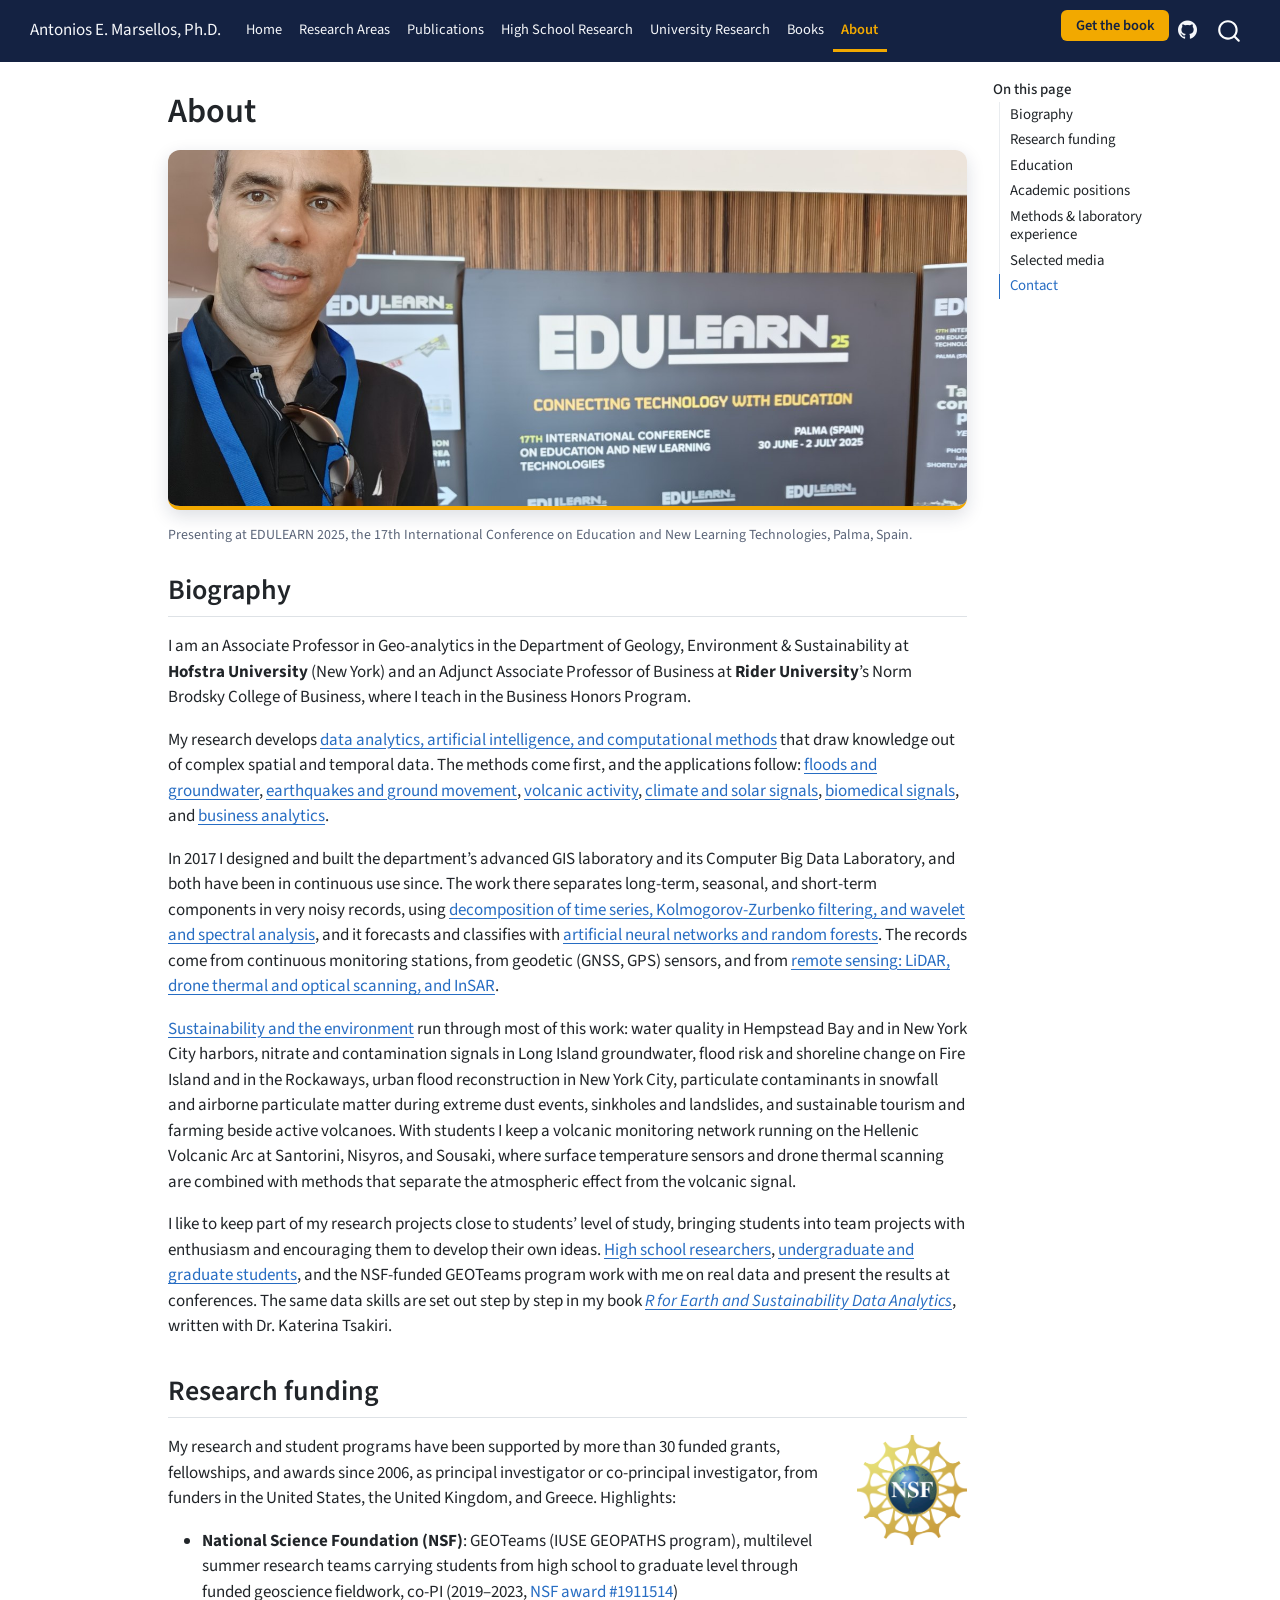
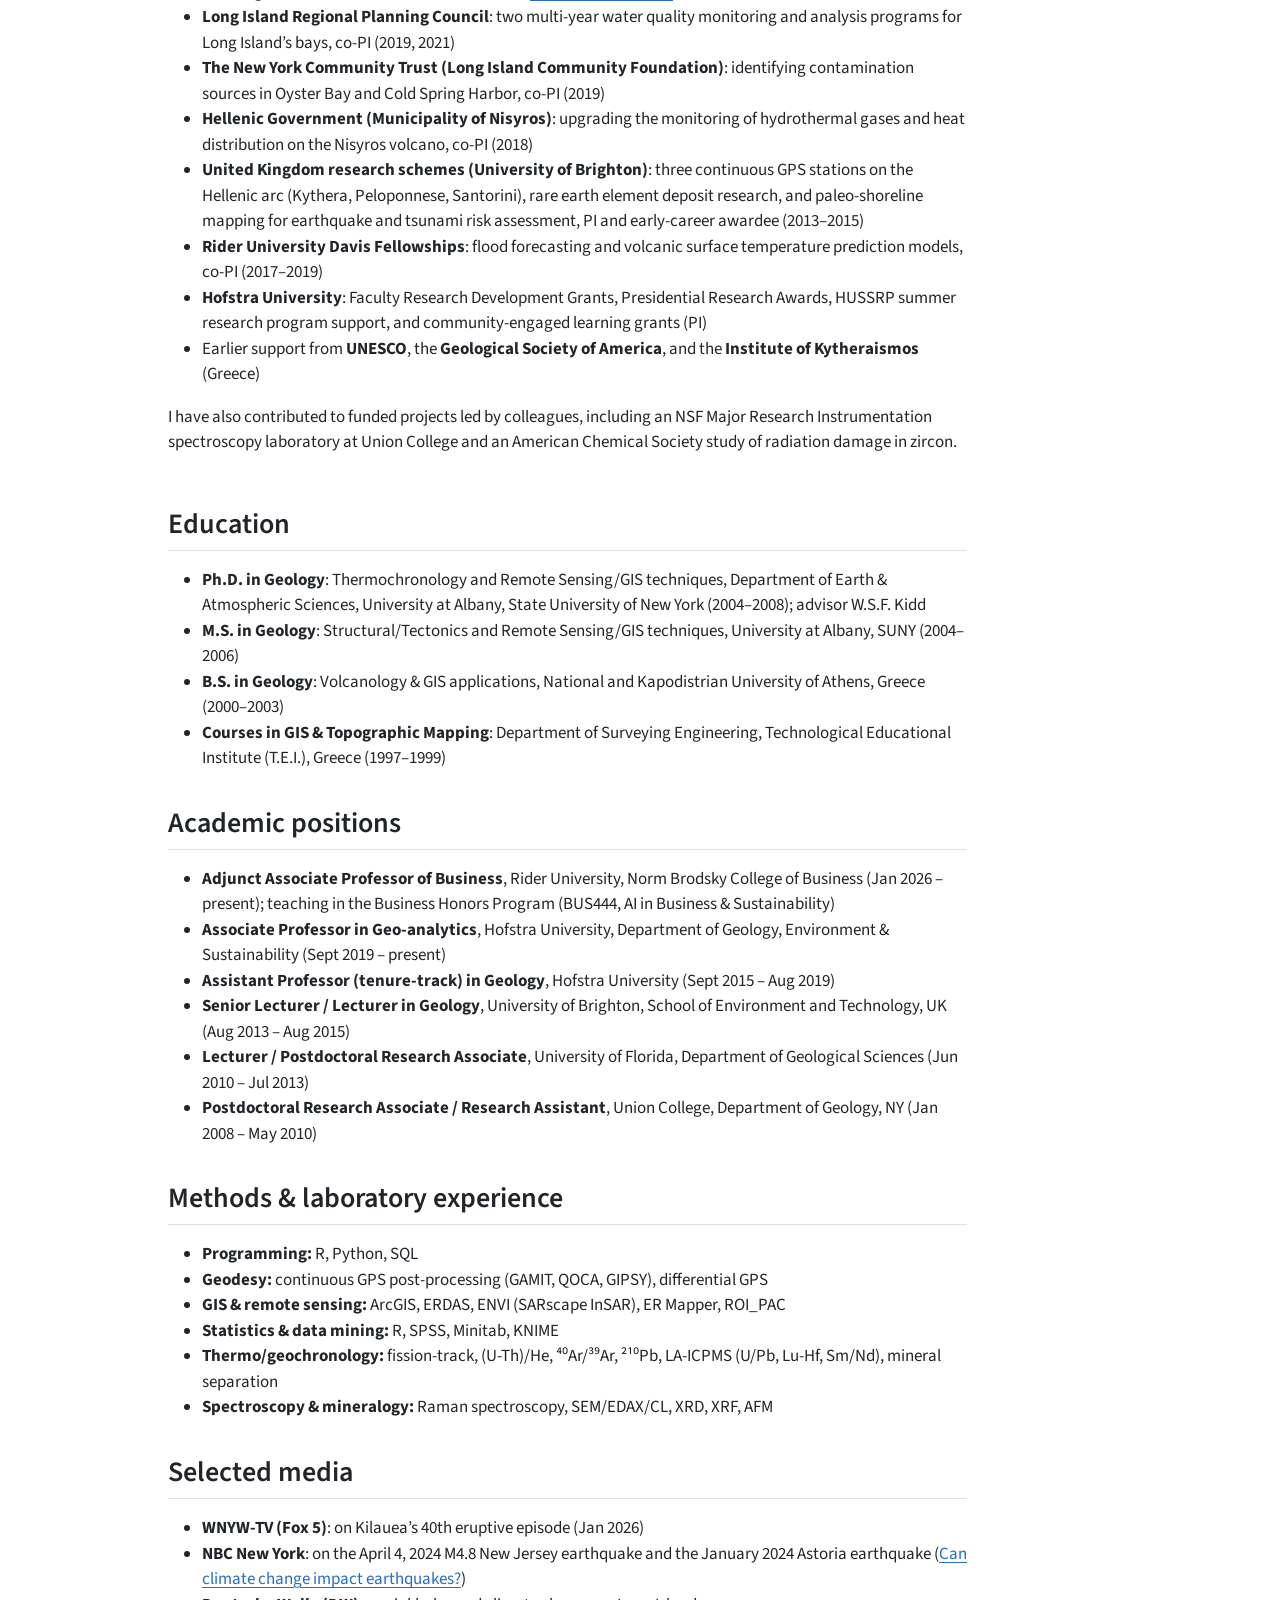
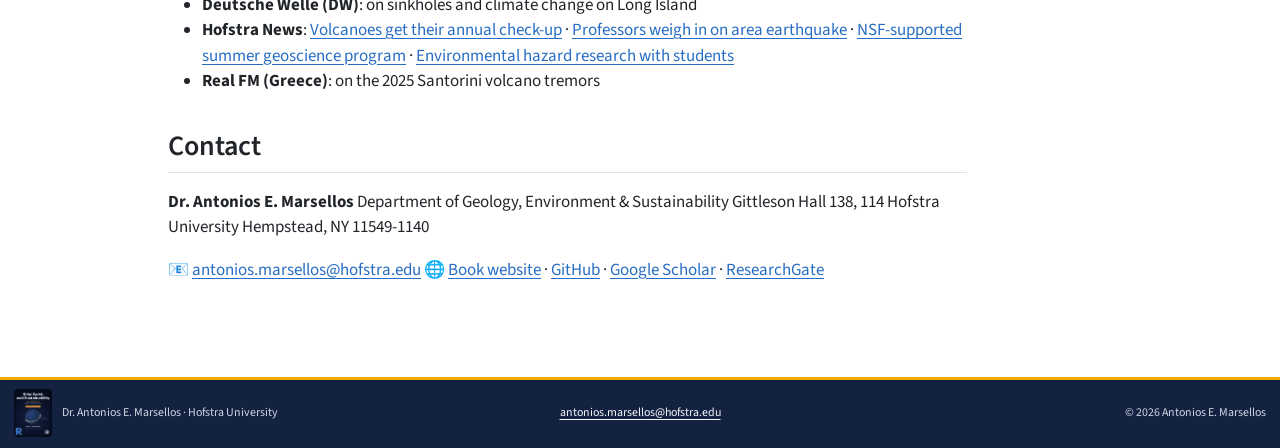
==== about.html @ 640d2850 "Update site (2026-08-30 09:28)" ====
<!DOCTYPE html>
<html xmlns="http://www.w3.org/1999/xhtml" lang="en" xml:lang="en"><head>

<meta charset="utf-8">
<meta name="generator" content="quarto-1.5.57">

<meta name="viewport" content="width=device-width, initial-scale=1.0, user-scalable=yes">


<title>About – Antonios E. Marsellos, Ph.D.</title>
<style>
code{white-space: pre-wrap;}
span.smallcaps{font-variant: small-caps;}
div.columns{display: flex; gap: min(4vw, 1.5em);}
div.column{flex: auto; overflow-x: auto;}
div.hanging-indent{margin-left: 1.5em; text-indent: -1.5em;}
ul.task-list{list-style: none;}
ul.task-list li input[type="checkbox"] {
  width: 0.8em;
  margin: 0 0.8em 0.2em -1em; /* quarto-specific, see https://github.com/quarto-dev/quarto-cli/issues/4556 */ 
  vertical-align: middle;
}
</style>


<script src="site_libs/quarto-nav/quarto-nav.js"></script>
<script src="site_libs/quarto-nav/headroom.min.js"></script>
<script src="site_libs/clipboard/clipboard.min.js"></script>
<script src="site_libs/quarto-search/autocomplete.umd.js"></script>
<script src="site_libs/quarto-search/fuse.min.js"></script>
<script src="site_libs/quarto-search/quarto-search.js"></script>
<meta name="quarto:offset" content="./">
<link href="./assets/press-logo.png" rel="icon" type="image/png">
<script src="site_libs/quarto-html/quarto.js"></script>
<script src="site_libs/quarto-html/popper.min.js"></script>
<script src="site_libs/quarto-html/tippy.umd.min.js"></script>
<script src="site_libs/quarto-html/anchor.min.js"></script>
<link href="site_libs/quarto-html/tippy.css" rel="stylesheet">
<link href="site_libs/quarto-html/quarto-syntax-highlighting.css" rel="stylesheet" id="quarto-text-highlighting-styles">
<script src="site_libs/bootstrap/bootstrap.min.js"></script>
<link href="site_libs/bootstrap/bootstrap-icons.css" rel="stylesheet">
<link href="site_libs/bootstrap/bootstrap.min.css" rel="stylesheet" id="quarto-bootstrap" data-mode="light">
<script id="quarto-search-options" type="application/json">{
  "location": "navbar",
  "copy-button": false,
  "collapse-after": 3,
  "panel-placement": "end",
  "type": "overlay",
  "limit": 50,
  "keyboard-shortcut": [
    "f",
    "/",
    "s"
  ],
  "show-item-context": false,
  "language": {
    "search-no-results-text": "No results",
    "search-matching-documents-text": "matching documents",
    "search-copy-link-title": "Copy link to search",
    "search-hide-matches-text": "Hide additional matches",
    "search-more-match-text": "more match in this document",
    "search-more-matches-text": "more matches in this document",
    "search-clear-button-title": "Clear",
    "search-text-placeholder": "",
    "search-detached-cancel-button-title": "Cancel",
    "search-submit-button-title": "Submit",
    "search-label": "Search"
  }
}</script>


<meta name="twitter:title" content="About – Antonios E. Marsellos, Ph.D.">
<meta name="twitter:description" content="Data analytics, artificial intelligence, and computational methods for extracting knowledge from complex spatial and temporal Earth data. Research with high school and university students.">
<meta name="twitter:image" content="https://marsellos.github.io/research/assets/cover.png">
<meta name="twitter:image-height" content="3300">
<meta name="twitter:image-width" content="2550">
<meta name="twitter:card" content="summary_large_image">
</head>

<body class="nav-fixed">

<div id="quarto-search-results"></div>
  <header id="quarto-header" class="headroom fixed-top">
    <nav class="navbar navbar-expand-xl " data-bs-theme="dark">
      <div class="navbar-container container-fluid">
      <div class="navbar-brand-container mx-auto">
    <a class="navbar-brand" href="./index.html">
    <span class="navbar-title">Antonios E. Marsellos, Ph.D.</span>
    </a>
  </div>
            <div id="quarto-search" class="" title="Search"></div>
          <button class="navbar-toggler" type="button" data-bs-toggle="collapse" data-bs-target="#navbarCollapse" aria-controls="navbarCollapse" role="menu" aria-expanded="false" aria-label="Toggle navigation" onclick="if (window.quartoToggleHeadroom) { window.quartoToggleHeadroom(); }">
  <span class="navbar-toggler-icon"></span>
</button>
          <div class="collapse navbar-collapse" id="navbarCollapse">
            <ul class="navbar-nav navbar-nav-scroll me-auto">
  <li class="nav-item">
    <a class="nav-link" href="./index.html"> 
<span class="menu-text">Home</span></a>
  </li>  
  <li class="nav-item">
    <a class="nav-link" href="./research.html"> 
<span class="menu-text">Research Areas</span></a>
  </li>  
  <li class="nav-item">
    <a class="nav-link" href="./publications.html"> 
<span class="menu-text">Publications</span></a>
  </li>  
  <li class="nav-item">
    <a class="nav-link" href="./research-highschool.html"> 
<span class="menu-text">High School Research</span></a>
  </li>  
  <li class="nav-item">
    <a class="nav-link" href="./research-university.html"> 
<span class="menu-text">University Research</span></a>
  </li>  
  <li class="nav-item">
    <a class="nav-link" href="./book.html"> 
<span class="menu-text">Books</span></a>
  </li>  
  <li class="nav-item">
    <a class="nav-link active" href="./about.html" aria-current="page"> 
<span class="menu-text">About</span></a>
  </li>  
</ul>
            <ul class="navbar-nav navbar-nav-scroll ms-auto">
  <li class="nav-item">
    <a class="nav-link" href="https://www.amazon.com/dp/B0H6J1YSK5" rel="noopener" target="_blank"> 
<span class="menu-text">Get the book</span></a>
  </li>  
  <li class="nav-item compact">
    <a class="nav-link" href="https://github.com/marsellos"> <i class="bi bi-github" role="img" aria-label="GitHub">
</i> 
<span class="menu-text"></span></a>
  </li>  
</ul>
          </div> <!-- /navcollapse -->
            <div class="quarto-navbar-tools">
</div>
      </div> <!-- /container-fluid -->
    </nav>
</header>
<!-- content -->
<div id="quarto-content" class="quarto-container page-columns page-rows-contents page-layout-article page-navbar">
<!-- sidebar -->
<!-- margin-sidebar -->
    <div id="quarto-margin-sidebar" class="sidebar margin-sidebar">
        <nav id="TOC" role="doc-toc" class="toc-active">
    <h2 id="toc-title">On this page</h2>
   
  <ul>
  <li><a href="#biography" id="toc-biography" class="nav-link active" data-scroll-target="#biography">Biography</a></li>
  <li><a href="#research-funding" id="toc-research-funding" class="nav-link" data-scroll-target="#research-funding">Research funding</a></li>
  <li><a href="#education" id="toc-education" class="nav-link" data-scroll-target="#education">Education</a></li>
  <li><a href="#academic-positions" id="toc-academic-positions" class="nav-link" data-scroll-target="#academic-positions">Academic positions</a></li>
  <li><a href="#methods-laboratory-experience" id="toc-methods-laboratory-experience" class="nav-link" data-scroll-target="#methods-laboratory-experience">Methods &amp; laboratory experience</a></li>
  <li><a href="#selected-media" id="toc-selected-media" class="nav-link" data-scroll-target="#selected-media">Selected media</a></li>
  <li><a href="#contact" id="toc-contact" class="nav-link" data-scroll-target="#contact">Contact</a></li>
  </ul>
</nav>
    </div>
<!-- main -->
<main class="content" id="quarto-document-content">

<header id="title-block-header" class="quarto-title-block default">
<div class="quarto-title">
<h1 class="title">About</h1>
</div>



<div class="quarto-title-meta">

    
  
    
  </div>
  


</header>


<figure class="page-feature figure">
  <img src="assets/about_conference.jpg" style="object-position:center 12%" alt="Dr. Marsellos at the EDULEARN 2025 international conference in Palma, Spain" class="figure-img">
  <figcaption>Presenting at EDULEARN 2025, the 17th International Conference on
  Education and New Learning Technologies, Palma, Spain.</figcaption>
</figure>
<section id="biography" class="level2">
<h2 class="anchored" data-anchor-id="biography">Biography</h2>
<p>I am an Associate Professor in Geo-analytics in the Department of Geology, Environment &amp; Sustainability at <strong>Hofstra University</strong> (New York) and an Adjunct Associate Professor of Business at <strong>Rider University</strong>’s Norm Brodsky College of Business, where I teach in the Business Honors Program.</p>
<p>My research develops <a href="research.html">data analytics, artificial intelligence, and computational methods</a> that draw knowledge out of complex spatial and temporal data. The methods come first, and the applications follow: <a href="publications.html?area=water">floods and groundwater</a>, <a href="publications.html?area=tectonics">earthquakes and ground movement</a>, <a href="publications.html?area=volcano">volcanic activity</a>, <a href="publications.html?area=climate">climate and solar signals</a>, <a href="publications.html?area=biomedical">biomedical signals</a>, and <a href="publications.html?area=business">business analytics</a>.</p>
<p>In 2017 I designed and built the department’s advanced GIS laboratory and its Computer Big Data Laboratory, and both have been in continuous use since. The work there separates long-term, seasonal, and short-term components in very noisy records, using <a href="publications.html?area=time-series">decomposition of time series, Kolmogorov-Zurbenko filtering, and wavelet and spectral analysis</a>, and it forecasts and classifies with <a href="publications.html?area=ai-ml">artificial neural networks and random forests</a>. The records come from continuous monitoring stations, from geodetic (GNSS, GPS) sensors, and from <a href="publications.html?area=geospatial">remote sensing: LiDAR, drone thermal and optical scanning, and InSAR</a>.</p>
<p><a href="publications.html?area=sustainability">Sustainability and the environment</a> run through most of this work: water quality in Hempstead Bay and in New York City harbors, nitrate and contamination signals in Long Island groundwater, flood risk and shoreline change on Fire Island and in the Rockaways, urban flood reconstruction in New York City, particulate contaminants in snowfall and airborne particulate matter during extreme dust events, sinkholes and landslides, and sustainable tourism and farming beside active volcanoes. With students I keep a volcanic monitoring network running on the Hellenic Volcanic Arc at Santorini, Nisyros, and Sousaki, where surface temperature sensors and drone thermal scanning are combined with methods that separate the atmospheric effect from the volcanic signal.</p>
<p>I like to keep part of my research projects close to students’ level of study, bringing students into team projects with enthusiasm and encouraging them to develop their own ideas. <a href="research-highschool.html">High school researchers</a>, <a href="research-university.html">undergraduate and graduate students</a>, and the NSF-funded GEOTeams program work with me on real data and present the results at conferences. The same data skills are set out step by step in my book <a href="book.html"><em>R for Earth and Sustainability Data Analytics</em></a>, written with Dr.&nbsp;Katerina Tsakiri.</p>
</section>
<section id="research-funding" class="level2">
<h2 class="anchored" data-anchor-id="research-funding">Research funding</h2>
<a href="https://www.nsf.gov" target="_blank" rel="noopener"><img src="assets/nsf-logo.png" alt="National Science Foundation logo" style="float:right;width:110px;max-width:28%;margin:0 0 0.75rem 1rem"></a>
<p>My research and student programs have been supported by more than 30 funded grants, fellowships, and awards since 2006, as principal investigator or co-principal investigator, from funders in the United States, the United Kingdom, and Greece. Highlights:</p>
<ul>
<li><strong>National Science Foundation (NSF)</strong>: GEOTeams (IUSE GEOPATHS program), multilevel summer research teams carrying students from high school to graduate level through funded geoscience fieldwork, co-PI (2019–2023, <a href="https://www.nsf.gov/awardsearch/showAward?AWD_ID=1911514">NSF award #1911514</a>)</li>
<li><strong>Long Island Regional Planning Council</strong>: two multi-year water quality monitoring and analysis programs for Long Island’s bays, co-PI (2019, 2021)</li>
<li><strong>The New York Community Trust (Long Island Community Foundation)</strong>: identifying contamination sources in Oyster Bay and Cold Spring Harbor, co-PI (2019)</li>
<li><strong>Hellenic Government (Municipality of Nisyros)</strong>: upgrading the monitoring of hydrothermal gases and heat distribution on the Nisyros volcano, co-PI (2018)</li>
<li><strong>United Kingdom research schemes (University of Brighton)</strong>: three continuous GPS stations on the Hellenic arc (Kythera, Peloponnese, Santorini), rare earth element deposit research, and paleo-shoreline mapping for earthquake and tsunami risk assessment, PI and early-career awardee (2013–2015)</li>
<li><strong>Rider University Davis Fellowships</strong>: flood forecasting and volcanic surface temperature prediction models, co-PI (2017–2019)</li>
<li><strong>Hofstra University</strong>: Faculty Research Development Grants, Presidential Research Awards, HUSSRP summer research program support, and community-engaged learning grants (PI)</li>
<li>Earlier support from <strong>UNESCO</strong>, the <strong>Geological Society of America</strong>, and the <strong>Institute of Kytheraismos</strong> (Greece)</li>
</ul>
<p>I have also contributed to funded projects led by colleagues, including an NSF Major Research Instrumentation spectroscopy laboratory at Union College and an American Chemical Society study of radiation damage in zircon.</p>
<div style="clear:both"></div>
</section>
<section id="education" class="level2">
<h2 class="anchored" data-anchor-id="education">Education</h2>
<ul>
<li><strong>Ph.D.&nbsp;in Geology</strong>: Thermochronology and Remote Sensing/GIS techniques, Department of Earth &amp; Atmospheric Sciences, University at Albany, State University of New York (2004–2008); advisor W.S.F. Kidd</li>
<li><strong>M.S. in Geology</strong>: Structural/Tectonics and Remote Sensing/GIS techniques, University at Albany, SUNY (2004–2006)</li>
<li><strong>B.S. in Geology</strong>: Volcanology &amp; GIS applications, National and Kapodistrian University of Athens, Greece (2000–2003)</li>
<li><strong>Courses in GIS &amp; Topographic Mapping</strong>: Department of Surveying Engineering, Technological Educational Institute (T.E.I.), Greece (1997–1999)</li>
</ul>
</section>
<section id="academic-positions" class="level2">
<h2 class="anchored" data-anchor-id="academic-positions">Academic positions</h2>
<ul>
<li><strong>Adjunct Associate Professor of Business</strong>, Rider University, Norm Brodsky College of Business (Jan 2026 – present); teaching in the Business Honors Program (BUS444, AI in Business &amp; Sustainability)</li>
<li><strong>Associate Professor in Geo-analytics</strong>, Hofstra University, Department of Geology, Environment &amp; Sustainability (Sept 2019 – present)</li>
<li><strong>Assistant Professor (tenure-track) in Geology</strong>, Hofstra University (Sept 2015 – Aug 2019)</li>
<li><strong>Senior Lecturer / Lecturer in Geology</strong>, University of Brighton, School of Environment and Technology, UK (Aug 2013 – Aug 2015)</li>
<li><strong>Lecturer / Postdoctoral Research Associate</strong>, University of Florida, Department of Geological Sciences (Jun 2010 – Jul 2013)</li>
<li><strong>Postdoctoral Research Associate / Research Assistant</strong>, Union College, Department of Geology, NY (Jan 2008 – May 2010)</li>
</ul>
</section>
<section id="methods-laboratory-experience" class="level2">
<h2 class="anchored" data-anchor-id="methods-laboratory-experience">Methods &amp; laboratory experience</h2>
<ul>
<li><strong>Programming:</strong> R, Python, SQL</li>
<li><strong>Geodesy:</strong> continuous GPS post-processing (GAMIT, QOCA, GIPSY), differential GPS</li>
<li><strong>GIS &amp; remote sensing:</strong> ArcGIS, ERDAS, ENVI (SARscape InSAR), ER Mapper, ROI_PAC</li>
<li><strong>Statistics &amp; data mining:</strong> R, SPSS, Minitab, KNIME</li>
<li><strong>Thermo/geochronology:</strong> fission-track, (U-Th)/He, ⁴⁰Ar/³⁹Ar, ²¹⁰Pb, LA-ICPMS (U/Pb, Lu-Hf, Sm/Nd), mineral separation</li>
<li><strong>Spectroscopy &amp; mineralogy:</strong> Raman spectroscopy, SEM/EDAX/CL, XRD, XRF, AFM</li>
</ul>
</section>
<section id="selected-media" class="level2">
<h2 class="anchored" data-anchor-id="selected-media">Selected media</h2>
<ul>
<li><strong>WNYW-TV (Fox 5)</strong>: on Kilauea’s 40th eruptive episode (Jan 2026)</li>
<li><strong>NBC New York</strong>: on the April 4, 2024 M4.8 New Jersey earthquake and the January 2024 Astoria earthquake (<a href="https://www.nbcnewyork.com/weather/weather-stories/can-climate-change-impact-earthquakes-heres-what-experts-say/5010997/">Can climate change impact earthquakes?</a>)</li>
<li><strong>Deutsche Welle (DW)</strong>: on sinkholes and climate change on Long Island</li>
<li><strong>Hofstra News</strong>: <a href="https://news.hofstra.edu/2019/12/05/volcanos-get-their-annual-checkup/">Volcanoes get their annual check-up</a> · <a href="https://news.hofstra.edu/2024/04/05/professors-weigh-in-on-area-earthquake/">Professors weigh in on area earthquake</a> · <a href="https://news.hofstra.edu/2025/06/30/newly-published-paper-chronicles-success-of-nsf-supported-summer-geoscience-program/">NSF-supported summer geoscience program</a> · <a href="https://news.hofstra.edu/2025/07/23/marsellos-and-hofstra-students-present-environmental-hazard-research/">Environmental hazard research with students</a></li>
<li><strong>Real FM (Greece)</strong>: on the 2025 Santorini volcano tremors</li>
</ul>
</section>
<section id="contact" class="level2">
<h2 class="anchored" data-anchor-id="contact">Contact</h2>
<p><strong>Dr.&nbsp;Antonios E. Marsellos</strong> Department of Geology, Environment &amp; Sustainability Gittleson Hall 138, 114 Hofstra University Hempstead, NY 11549-1140</p>
<p>📧 <a href="mailto:antonios.marsellos@hofstra.edu">antonios.marsellos@hofstra.edu</a> 🌐 <a href="https://marsellos.github.io/rgeo/">Book website</a> · <a href="https://github.com/marsellos">GitHub</a> · <a href="https://scholar.google.com/scholar?q=author%3A%22Antonios+Marsellos%22">Google Scholar</a> · <a href="https://www.researchgate.net/profile/Antonios-Marsellos">ResearchGate</a></p>


</section>

</main> <!-- /main -->
<script id="quarto-html-after-body" type="application/javascript">
window.document.addEventListener("DOMContentLoaded", function (event) {
  const toggleBodyColorMode = (bsSheetEl) => {
    const mode = bsSheetEl.getAttribute("data-mode");
    const bodyEl = window.document.querySelector("body");
    if (mode === "dark") {
      bodyEl.classList.add("quarto-dark");
      bodyEl.classList.remove("quarto-light");
    } else {
      bodyEl.classList.add("quarto-light");
      bodyEl.classList.remove("quarto-dark");
    }
  }
  const toggleBodyColorPrimary = () => {
    const bsSheetEl = window.document.querySelector("link#quarto-bootstrap");
    if (bsSheetEl) {
      toggleBodyColorMode(bsSheetEl);
    }
  }
  toggleBodyColorPrimary();  
  const icon = "";
  const anchorJS = new window.AnchorJS();
  anchorJS.options = {
    placement: 'right',
    icon: icon
  };
  anchorJS.add('.anchored');
  const isCodeAnnotation = (el) => {
    for (const clz of el.classList) {
      if (clz.startsWith('code-annotation-')) {                     
        return true;
      }
    }
    return false;
  }
  const onCopySuccess = function(e) {
    // button target
    const button = e.trigger;
    // don't keep focus
    button.blur();
    // flash "checked"
    button.classList.add('code-copy-button-checked');
    var currentTitle = button.getAttribute("title");
    button.setAttribute("title", "Copied!");
    let tooltip;
    if (window.bootstrap) {
      button.setAttribute("data-bs-toggle", "tooltip");
      button.setAttribute("data-bs-placement", "left");
      button.setAttribute("data-bs-title", "Copied!");
      tooltip = new bootstrap.Tooltip(button, 
        { trigger: "manual", 
          customClass: "code-copy-button-tooltip",
          offset: [0, -8]});
      tooltip.show();    
    }
    setTimeout(function() {
      if (tooltip) {
        tooltip.hide();
        button.removeAttribute("data-bs-title");
        button.removeAttribute("data-bs-toggle");
        button.removeAttribute("data-bs-placement");
      }
      button.setAttribute("title", currentTitle);
      button.classList.remove('code-copy-button-checked');
    }, 1000);
    // clear code selection
    e.clearSelection();
  }
  const getTextToCopy = function(trigger) {
      const codeEl = trigger.previousElementSibling.cloneNode(true);
      for (const childEl of codeEl.children) {
        if (isCodeAnnotation(childEl)) {
          childEl.remove();
        }
      }
      return codeEl.innerText;
  }
  const clipboard = new window.ClipboardJS('.code-copy-button:not([data-in-quarto-modal])', {
    text: getTextToCopy
  });
  clipboard.on('success', onCopySuccess);
  if (window.document.getElementById('quarto-embedded-source-code-modal')) {
    // For code content inside modals, clipBoardJS needs to be initialized with a container option
    // TODO: Check when it could be a function (https://github.com/zenorocha/clipboard.js/issues/860)
    const clipboardModal = new window.ClipboardJS('.code-copy-button[data-in-quarto-modal]', {
      text: getTextToCopy,
      container: window.document.getElementById('quarto-embedded-source-code-modal')
    });
    clipboardModal.on('success', onCopySuccess);
  }
    var localhostRegex = new RegExp(/^(?:http|https):\/\/localhost\:?[0-9]*\//);
    var mailtoRegex = new RegExp(/^mailto:/);
      var filterRegex = new RegExp("https:\/\/marsellos\.github\.io\/research\/");
    var isInternal = (href) => {
        return filterRegex.test(href) || localhostRegex.test(href) || mailtoRegex.test(href);
    }
    // Inspect non-navigation links and adorn them if external
 	var links = window.document.querySelectorAll('a[href]:not(.nav-link):not(.navbar-brand):not(.toc-action):not(.sidebar-link):not(.sidebar-item-toggle):not(.pagination-link):not(.no-external):not([aria-hidden]):not(.dropdown-item):not(.quarto-navigation-tool):not(.about-link)');
    for (var i=0; i<links.length; i++) {
      const link = links[i];
      if (!isInternal(link.href)) {
        // undo the damage that might have been done by quarto-nav.js in the case of
        // links that we want to consider external
        if (link.dataset.originalHref !== undefined) {
          link.href = link.dataset.originalHref;
        }
          // target, if specified
          link.setAttribute("target", "_blank");
          if (link.getAttribute("rel") === null) {
            link.setAttribute("rel", "noopener");
          }
      }
    }
  function tippyHover(el, contentFn, onTriggerFn, onUntriggerFn) {
    const config = {
      allowHTML: true,
      maxWidth: 500,
      delay: 100,
      arrow: false,
      appendTo: function(el) {
          return el.parentElement;
      },
      interactive: true,
      interactiveBorder: 10,
      theme: 'quarto',
      placement: 'bottom-start',
    };
    if (contentFn) {
      config.content = contentFn;
    }
    if (onTriggerFn) {
      config.onTrigger = onTriggerFn;
    }
    if (onUntriggerFn) {
      config.onUntrigger = onUntriggerFn;
    }
    window.tippy(el, config); 
  }
  const noterefs = window.document.querySelectorAll('a[role="doc-noteref"]');
  for (var i=0; i<noterefs.length; i++) {
    const ref = noterefs[i];
    tippyHover(ref, function() {
      // use id or data attribute instead here
      let href = ref.getAttribute('data-footnote-href') || ref.getAttribute('href');
      try { href = new URL(href).hash; } catch {}
      const id = href.replace(/^#\/?/, "");
      const note = window.document.getElementById(id);
      if (note) {
        return note.innerHTML;
      } else {
        return "";
      }
    });
  }
  const xrefs = window.document.querySelectorAll('a.quarto-xref');
  const processXRef = (id, note) => {
    // Strip column container classes
    const stripColumnClz = (el) => {
      el.classList.remove("page-full", "page-columns");
      if (el.children) {
        for (const child of el.children) {
          stripColumnClz(child);
        }
      }
    }
    stripColumnClz(note)
    if (id === null || id.startsWith('sec-')) {
      // Special case sections, only their first couple elements
      const container = document.createElement("div");
      if (note.children && note.children.length > 2) {
        container.appendChild(note.children[0].cloneNode(true));
        for (let i = 1; i < note.children.length; i++) {
          const child = note.children[i];
          if (child.tagName === "P" && child.innerText === "") {
            continue;
          } else {
            container.appendChild(child.cloneNode(true));
            break;
          }
        }
        if (window.Quarto?.typesetMath) {
          window.Quarto.typesetMath(container);
        }
        return container.innerHTML
      } else {
        if (window.Quarto?.typesetMath) {
          window.Quarto.typesetMath(note);
        }
        return note.innerHTML;
      }
    } else {
      // Remove any anchor links if they are present
      const anchorLink = note.querySelector('a.anchorjs-link');
      if (anchorLink) {
        anchorLink.remove();
      }
      if (window.Quarto?.typesetMath) {
        window.Quarto.typesetMath(note);
      }
      // TODO in 1.5, we should make sure this works without a callout special case
      if (note.classList.contains("callout")) {
        return note.outerHTML;
      } else {
        return note.innerHTML;
      }
    }
  }
  for (var i=0; i<xrefs.length; i++) {
    const xref = xrefs[i];
    tippyHover(xref, undefined, function(instance) {
      instance.disable();
      let url = xref.getAttribute('href');
      let hash = undefined; 
      if (url.startsWith('#')) {
        hash = url;
      } else {
        try { hash = new URL(url).hash; } catch {}
      }
      if (hash) {
        const id = hash.replace(/^#\/?/, "");
        const note = window.document.getElementById(id);
        if (note !== null) {
          try {
            const html = processXRef(id, note.cloneNode(true));
            instance.setContent(html);
          } finally {
            instance.enable();
            instance.show();
          }
        } else {
          // See if we can fetch this
          fetch(url.split('#')[0])
          .then(res => res.text())
          .then(html => {
            const parser = new DOMParser();
            const htmlDoc = parser.parseFromString(html, "text/html");
            const note = htmlDoc.getElementById(id);
            if (note !== null) {
              const html = processXRef(id, note);
              instance.setContent(html);
            } 
          }).finally(() => {
            instance.enable();
            instance.show();
          });
        }
      } else {
        // See if we can fetch a full url (with no hash to target)
        // This is a special case and we should probably do some content thinning / targeting
        fetch(url)
        .then(res => res.text())
        .then(html => {
          const parser = new DOMParser();
          const htmlDoc = parser.parseFromString(html, "text/html");
          const note = htmlDoc.querySelector('main.content');
          if (note !== null) {
            // This should only happen for chapter cross references
            // (since there is no id in the URL)
            // remove the first header
            if (note.children.length > 0 && note.children[0].tagName === "HEADER") {
              note.children[0].remove();
            }
            const html = processXRef(null, note);
            instance.setContent(html);
          } 
        }).finally(() => {
          instance.enable();
          instance.show();
        });
      }
    }, function(instance) {
    });
  }
      let selectedAnnoteEl;
      const selectorForAnnotation = ( cell, annotation) => {
        let cellAttr = 'data-code-cell="' + cell + '"';
        let lineAttr = 'data-code-annotation="' +  annotation + '"';
        const selector = 'span[' + cellAttr + '][' + lineAttr + ']';
        return selector;
      }
      const selectCodeLines = (annoteEl) => {
        const doc = window.document;
        const targetCell = annoteEl.getAttribute("data-target-cell");
        const targetAnnotation = annoteEl.getAttribute("data-target-annotation");
        const annoteSpan = window.document.querySelector(selectorForAnnotation(targetCell, targetAnnotation));
        const lines = annoteSpan.getAttribute("data-code-lines").split(",");
        const lineIds = lines.map((line) => {
          return targetCell + "-" + line;
        })
        let top = null;
        let height = null;
        let parent = null;
        if (lineIds.length > 0) {
            //compute the position of the single el (top and bottom and make a div)
            const el = window.document.getElementById(lineIds[0]);
            top = el.offsetTop;
            height = el.offsetHeight;
            parent = el.parentElement.parentElement;
          if (lineIds.length > 1) {
            const lastEl = window.document.getElementById(lineIds[lineIds.length - 1]);
            const bottom = lastEl.offsetTop + lastEl.offsetHeight;
            height = bottom - top;
          }
          if (top !== null && height !== null && parent !== null) {
            // cook up a div (if necessary) and position it 
            let div = window.document.getElementById("code-annotation-line-highlight");
            if (div === null) {
              div = window.document.createElement("div");
              div.setAttribute("id", "code-annotation-line-highlight");
              div.style.position = 'absolute';
              parent.appendChild(div);
            }
            div.style.top = top - 2 + "px";
            div.style.height = height + 4 + "px";
            div.style.left = 0;
            let gutterDiv = window.document.getElementById("code-annotation-line-highlight-gutter");
            if (gutterDiv === null) {
              gutterDiv = window.document.createElement("div");
              gutterDiv.setAttribute("id", "code-annotation-line-highlight-gutter");
              gutterDiv.style.position = 'absolute';
              const codeCell = window.document.getElementById(targetCell);
              const gutter = codeCell.querySelector('.code-annotation-gutter');
              gutter.appendChild(gutterDiv);
            }
            gutterDiv.style.top = top - 2 + "px";
            gutterDiv.style.height = height + 4 + "px";
          }
          selectedAnnoteEl = annoteEl;
        }
      };
      const unselectCodeLines = () => {
        const elementsIds = ["code-annotation-line-highlight", "code-annotation-line-highlight-gutter"];
        elementsIds.forEach((elId) => {
          const div = window.document.getElementById(elId);
          if (div) {
            div.remove();
          }
        });
        selectedAnnoteEl = undefined;
      };
        // Handle positioning of the toggle
    window.addEventListener(
      "resize",
      throttle(() => {
        elRect = undefined;
        if (selectedAnnoteEl) {
          selectCodeLines(selectedAnnoteEl);
        }
      }, 10)
    );
    function throttle(fn, ms) {
    let throttle = false;
    let timer;
      return (...args) => {
        if(!throttle) { // first call gets through
            fn.apply(this, args);
            throttle = true;
        } else { // all the others get throttled
            if(timer) clearTimeout(timer); // cancel #2
            timer = setTimeout(() => {
              fn.apply(this, args);
              timer = throttle = false;
            }, ms);
        }
      };
    }
      // Attach click handler to the DT
      const annoteDls = window.document.querySelectorAll('dt[data-target-cell]');
      for (const annoteDlNode of annoteDls) {
        annoteDlNode.addEventListener('click', (event) => {
          const clickedEl = event.target;
          if (clickedEl !== selectedAnnoteEl) {
            unselectCodeLines();
            const activeEl = window.document.querySelector('dt[data-target-cell].code-annotation-active');
            if (activeEl) {
              activeEl.classList.remove('code-annotation-active');
            }
            selectCodeLines(clickedEl);
            clickedEl.classList.add('code-annotation-active');
          } else {
            // Unselect the line
            unselectCodeLines();
            clickedEl.classList.remove('code-annotation-active');
          }
        });
      }
  const findCites = (el) => {
    const parentEl = el.parentElement;
    if (parentEl) {
      const cites = parentEl.dataset.cites;
      if (cites) {
        return {
          el,
          cites: cites.split(' ')
        };
      } else {
        return findCites(el.parentElement)
      }
    } else {
      return undefined;
    }
  };
  var bibliorefs = window.document.querySelectorAll('a[role="doc-biblioref"]');
  for (var i=0; i<bibliorefs.length; i++) {
    const ref = bibliorefs[i];
    const citeInfo = findCites(ref);
    if (citeInfo) {
      tippyHover(citeInfo.el, function() {
        var popup = window.document.createElement('div');
        citeInfo.cites.forEach(function(cite) {
          var citeDiv = window.document.createElement('div');
          citeDiv.classList.add('hanging-indent');
          citeDiv.classList.add('csl-entry');
          var biblioDiv = window.document.getElementById('ref-' + cite);
          if (biblioDiv) {
            citeDiv.innerHTML = biblioDiv.innerHTML;
          }
          popup.appendChild(citeDiv);
        });
        return popup.innerHTML;
      });
    }
  }
});
</script>
</div> <!-- /content -->
<footer class="footer">
  <div class="nav-footer">
    <div class="nav-footer-left">
<p><a href="https://marsellos.github.io/rgeo/" aria-label="R-GEO book website"><img src="assets/cover.png" alt="R for Earth and Sustainability Data Analytics book cover" style="height:48px;border-radius:4px;vertical-align:middle;margin-right:10px"></a>Dr.&nbsp;Antonios E. Marsellos · Hofstra University</p>
</div>   
    <div class="nav-footer-center">
<p><a href="mailto:antonios.marsellos@hofstra.edu">antonios.marsellos@hofstra.edu</a></p>
</div>
    <div class="nav-footer-right">
<p>© 2026 Antonios E. Marsellos</p>
</div>
  </div>
</footer>




</body></html>
---- site_libs/quarto-html/tippy.css ----
.tippy-box[data-animation=fade][data-state=hidden]{opacity:0}[data-tippy-root]{max-width:calc(100vw - 10px)}.tippy-box{position:relative;background-color:#333;color:#fff;border-radius:4px;font-size:14px;line-height:1.4;white-space:normal;outline:0;transition-property:transform,visibility,opacity}.tippy-box[data-placement^=top]>.tippy-arrow{bottom:0}.tippy-box[data-placement^=top]>.tippy-arrow:before{bottom:-7px;left:0;border-width:8px 8px 0;border-top-color:initial;transform-origin:center top}.tippy-box[data-placement^=bottom]>.tippy-arrow{top:0}.tippy-box[data-placement^=bottom]>.tippy-arrow:before{top:-7px;left:0;border-width:0 8px 8px;border-bottom-color:initial;transform-origin:center bottom}.tippy-box[data-placement^=left]>.tippy-arrow{right:0}.tippy-box[data-placement^=left]>.tippy-arrow:before{border-width:8px 0 8px 8px;border-left-color:initial;right:-7px;transform-origin:center left}.tippy-box[data-placement^=right]>.tippy-arrow{left:0}.tippy-box[data-placement^=right]>.tippy-arrow:before{left:-7px;border-width:8px 8px 8px 0;border-right-color:initial;transform-origin:center right}.tippy-box[data-inertia][data-state=visible]{transition-timing-function:cubic-bezier(.54,1.5,.38,1.11)}.tippy-arrow{width:16px;height:16px;color:#333}.tippy-arrow:before{content:"";position:absolute;border-color:transparent;border-style:solid}.tippy-content{position:relative;padding:5px 9px;z-index:1}
---- site_libs/quarto-html/quarto-syntax-highlighting.css ----
/* quarto syntax highlight colors */
:root {
  --quarto-hl-ot-color: #003B4F;
  --quarto-hl-at-color: #657422;
  --quarto-hl-ss-color: #20794D;
  --quarto-hl-an-color: #5E5E5E;
  --quarto-hl-fu-color: #4758AB;
  --quarto-hl-st-color: #20794D;
  --quarto-hl-cf-color: #003B4F;
  --quarto-hl-op-color: #5E5E5E;
  --quarto-hl-er-color: #AD0000;
  --quarto-hl-bn-color: #AD0000;
  --quarto-hl-al-color: #AD0000;
  --quarto-hl-va-color: #111111;
  --quarto-hl-bu-color: inherit;
  --quarto-hl-ex-color: inherit;
  --quarto-hl-pp-color: #AD0000;
  --quarto-hl-in-color: #5E5E5E;
  --quarto-hl-vs-color: #20794D;
  --quarto-hl-wa-color: #5E5E5E;
  --quarto-hl-do-color: #5E5E5E;
  --quarto-hl-im-color: #00769E;
  --quarto-hl-ch-color: #20794D;
  --quarto-hl-dt-color: #AD0000;
  --quarto-hl-fl-color: #AD0000;
  --quarto-hl-co-color: #5E5E5E;
  --quarto-hl-cv-color: #5E5E5E;
  --quarto-hl-cn-color: #8f5902;
  --quarto-hl-sc-color: #5E5E5E;
  --quarto-hl-dv-color: #AD0000;
  --quarto-hl-kw-color: #003B4F;
}

/* other quarto variables */
:root {
  --quarto-font-monospace: SFMono-Regular, Menlo, Monaco, Consolas, "Liberation Mono", "Courier New", monospace;
}

pre > code.sourceCode > span {
  color: #003B4F;
}

code span {
  color: #003B4F;
}

code.sourceCode > span {
  color: #003B4F;
}

div.sourceCode,
div.sourceCode pre.sourceCode {
  color: #003B4F;
}

code span.ot {
  color: #003B4F;
  font-style: inherit;
}

code span.at {
  color: #657422;
  font-style: inherit;
}

code span.ss {
  color: #20794D;
  font-style: inherit;
}

code span.an {
  color: #5E5E5E;
  font-style: inherit;
}

code span.fu {
  color: #4758AB;
  font-style: inherit;
}

code span.st {
  color: #20794D;
  font-style: inherit;
}

code span.cf {
  color: #003B4F;
  font-weight: bold;
  font-style: inherit;
}

code span.op {
  color: #5E5E5E;
  font-style: inherit;
}

code span.er {
  color: #AD0000;
  font-style: inherit;
}

code span.bn {
  color: #AD0000;
  font-style: inherit;
}

code span.al {
  color: #AD0000;
  font-style: inherit;
}

code span.va {
  color: #111111;
  font-style: inherit;
}

code span.bu {
  font-style: inherit;
}

code span.ex {
  font-style: inherit;
}

code span.pp {
  color: #AD0000;
  font-style: inherit;
}

code span.in {
  color: #5E5E5E;
  font-style: inherit;
}

code span.vs {
  color: #20794D;
  font-style: inherit;
}

code span.wa {
  color: #5E5E5E;
  font-style: italic;
}

code span.do {
  color: #5E5E5E;
  font-style: italic;
}

code span.im {
  color: #00769E;
  font-style: inherit;
}

code span.ch {
  color: #20794D;
  font-style: inherit;
}

code span.dt {
  color: #AD0000;
  font-style: inherit;
}

code span.fl {
  color: #AD0000;
  font-style: inherit;
}

code span.co {
  color: #5E5E5E;
  font-style: inherit;
}

code span.cv {
  color: #5E5E5E;
  font-style: italic;
}

code span.cn {
  color: #8f5902;
  font-style: inherit;
}

code span.sc {
  color: #5E5E5E;
  font-style: inherit;
}

code span.dv {
  color: #AD0000;
  font-style: inherit;
}

code span.kw {
  color: #003B4F;
  font-weight: bold;
  font-style: inherit;
}

.prevent-inlining {
  content: "</";
}

/*# sourceMappingURL=debc5d5d77c3f9108843748ff7464032.css.map */
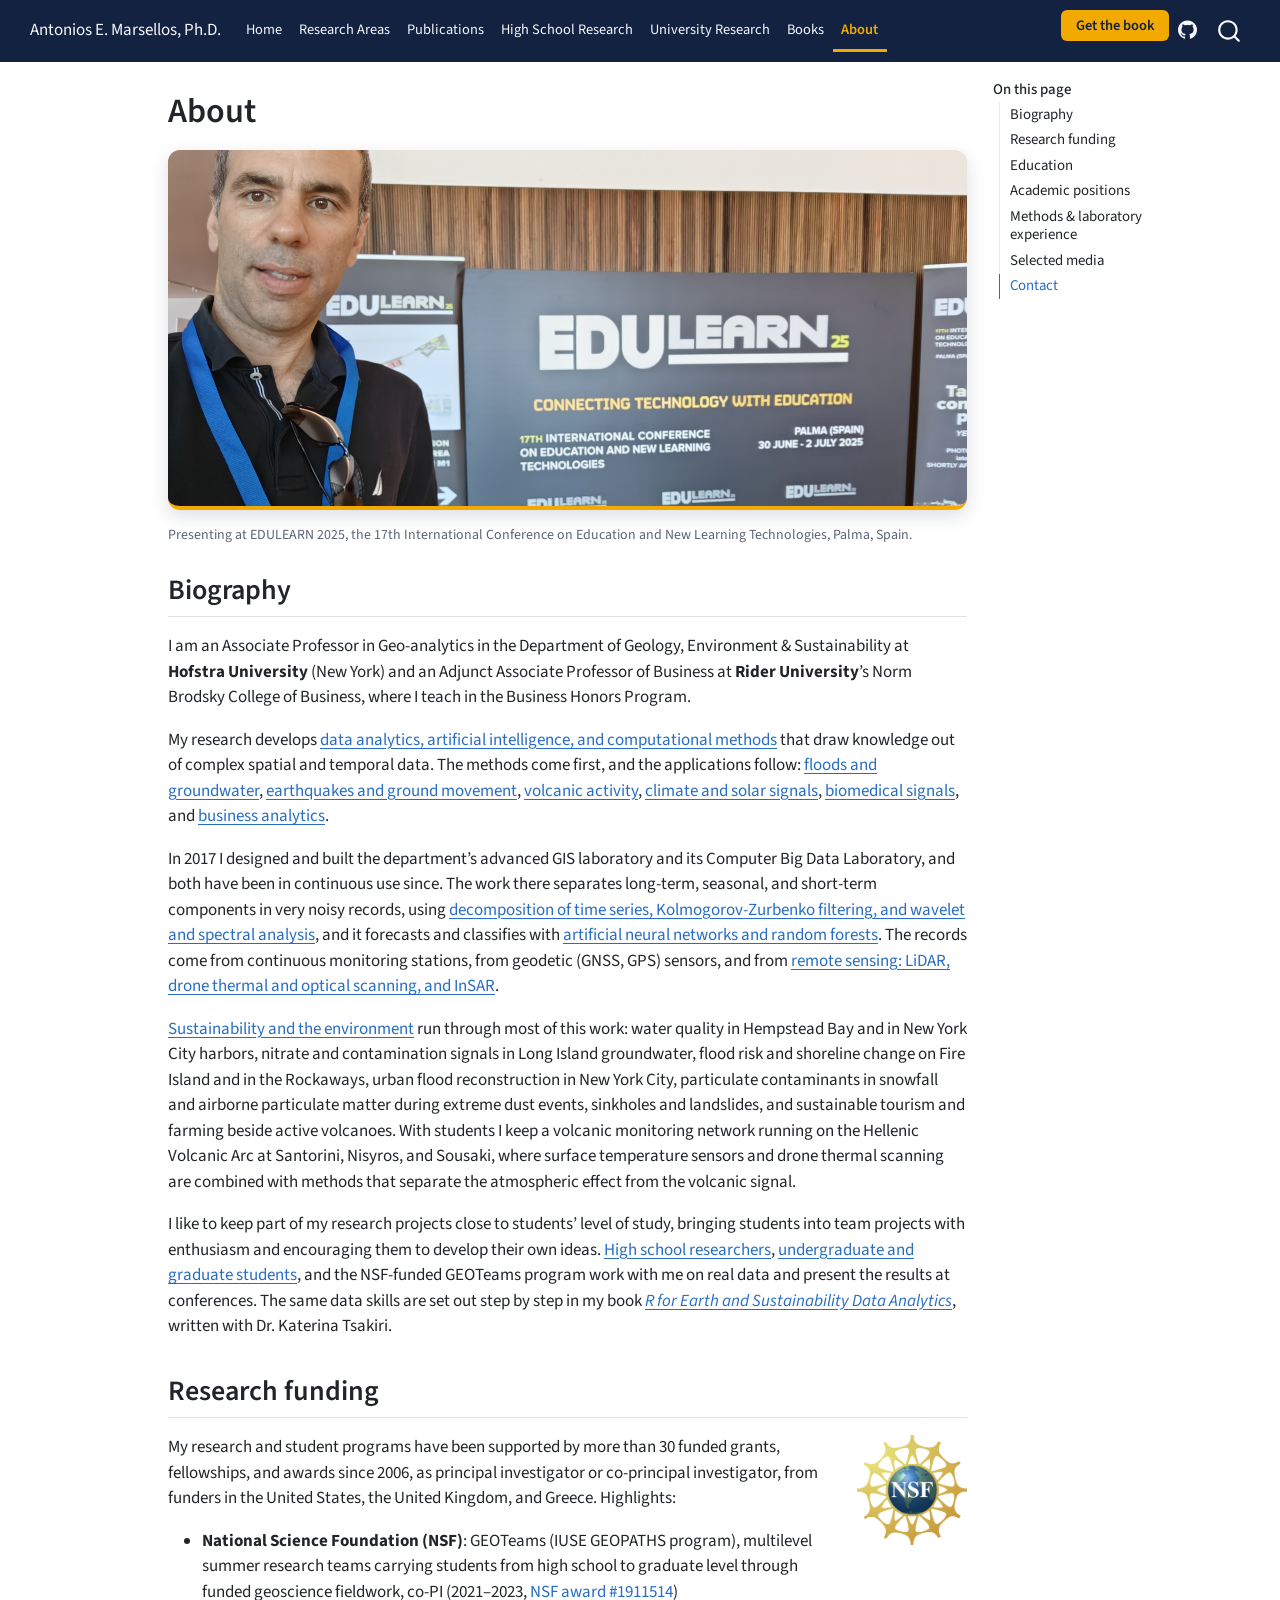
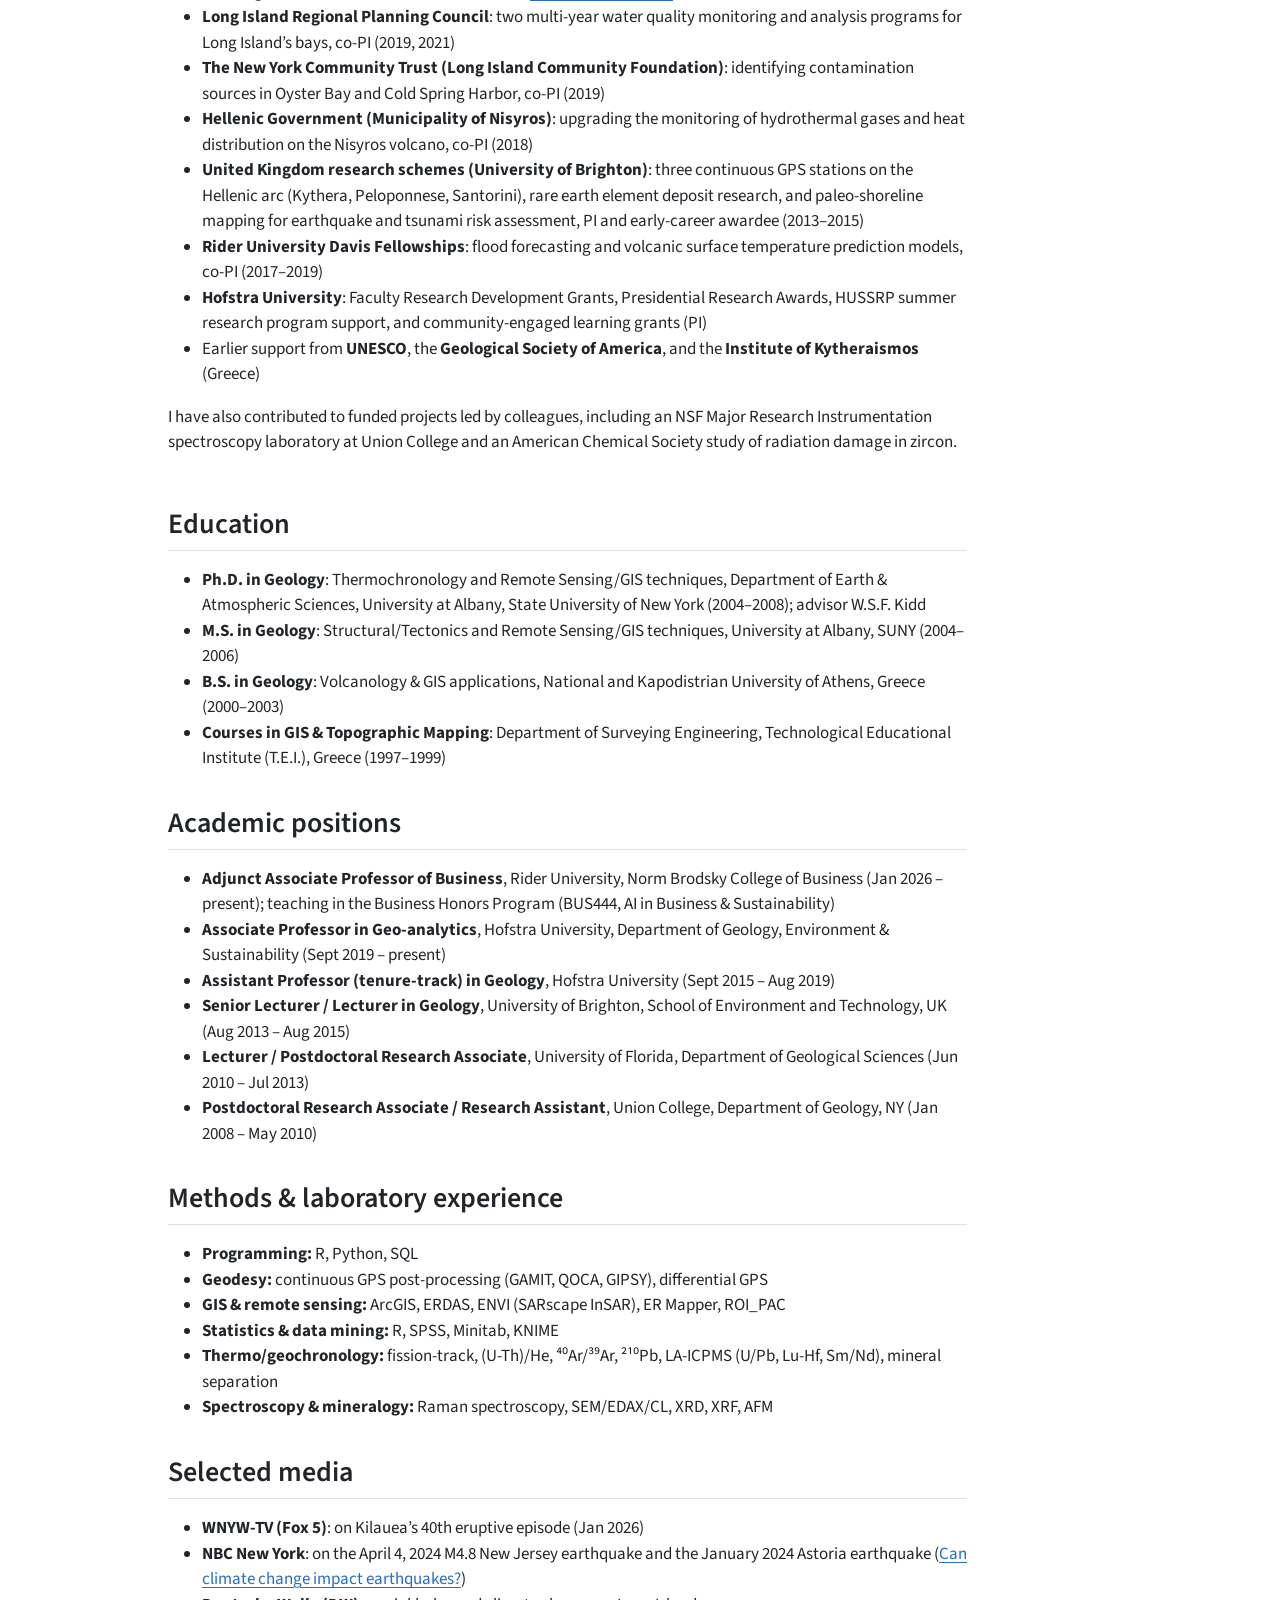
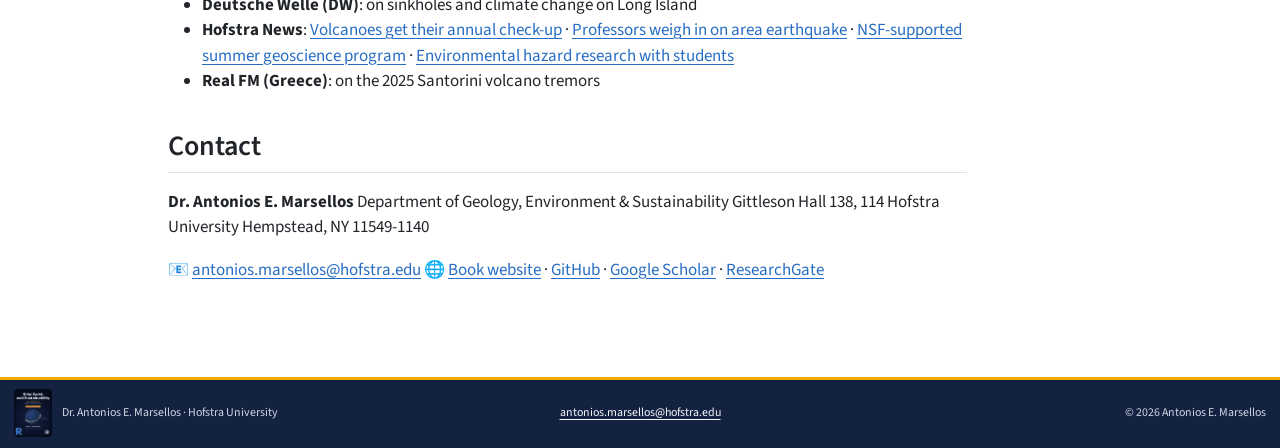
==== commit 3b76c20b: "Update site (2026-08-30 10:23)" ====
--- a/about.html
+++ b/about.html
@@ -199,7 +199,7 @@
 <a href="https://www.nsf.gov" target="_blank" rel="noopener"><img src="assets/nsf-logo.png" alt="National Science Foundation logo" style="float:right;width:110px;max-width:28%;margin:0 0 0.75rem 1rem"></a>
 <p>My research and student programs have been supported by more than 30 funded grants, fellowships, and awards since 2006, as principal investigator or co-principal investigator, from funders in the United States, the United Kingdom, and Greece. Highlights:</p>
 <ul>
-<li><strong>National Science Foundation (NSF)</strong>: GEOTeams (IUSE GEOPATHS program), multilevel summer research teams carrying students from high school to graduate level through funded geoscience fieldwork, co-PI (2019–2023, <a href="https://www.nsf.gov/awardsearch/showAward?AWD_ID=1911514">NSF award #1911514</a>)</li>
+<li><strong>National Science Foundation (NSF)</strong>: GEOTeams (IUSE GEOPATHS program), multilevel summer research teams carrying students from high school to graduate level through funded geoscience fieldwork, co-PI (2021–2023, <a href="https://www.nsf.gov/awardsearch/showAward?AWD_ID=1911514">NSF award #1911514</a>)</li>
 <li><strong>Long Island Regional Planning Council</strong>: two multi-year water quality monitoring and analysis programs for Long Island’s bays, co-PI (2019, 2021)</li>
 <li><strong>The New York Community Trust (Long Island Community Foundation)</strong>: identifying contamination sources in Oyster Bay and Cold Spring Harbor, co-PI (2019)</li>
 <li><strong>Hellenic Government (Municipality of Nisyros)</strong>: upgrading the monitoring of hydrothermal gases and heat distribution on the Nisyros volcano, co-PI (2018)</li>
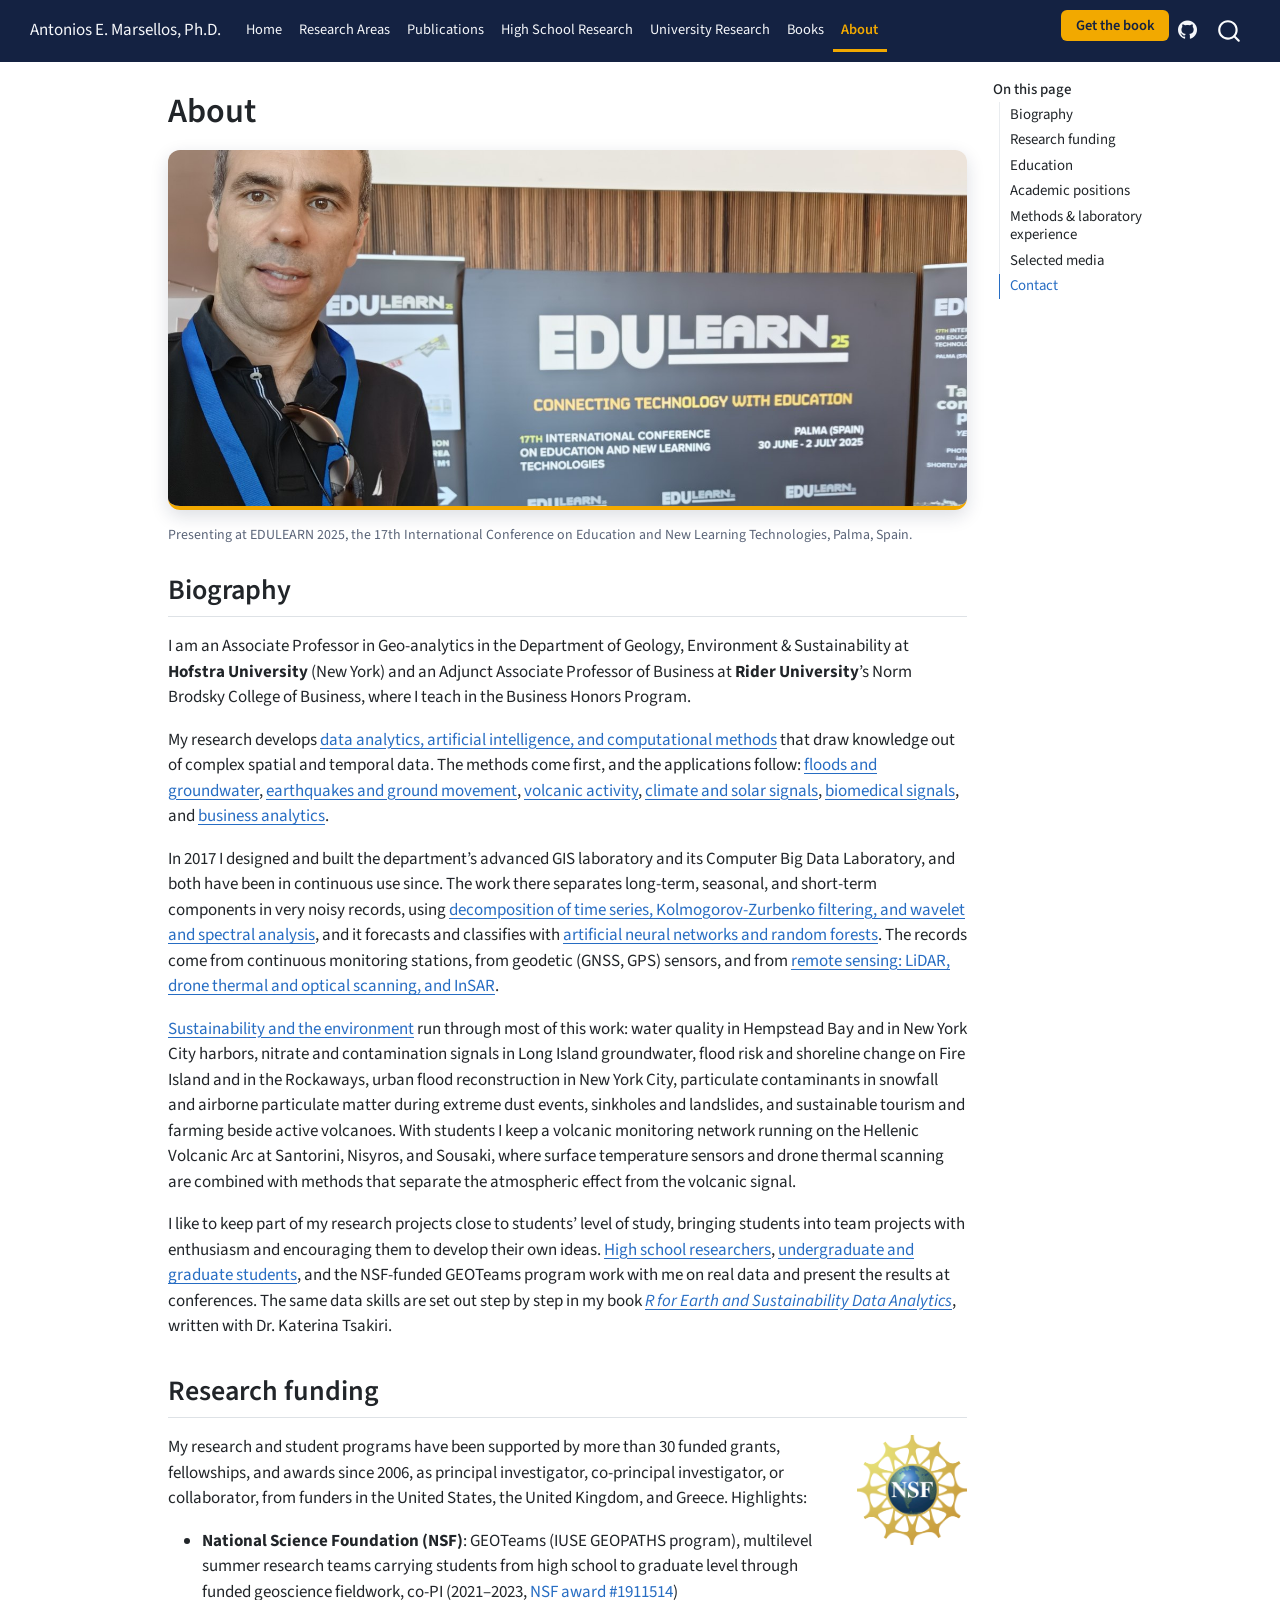
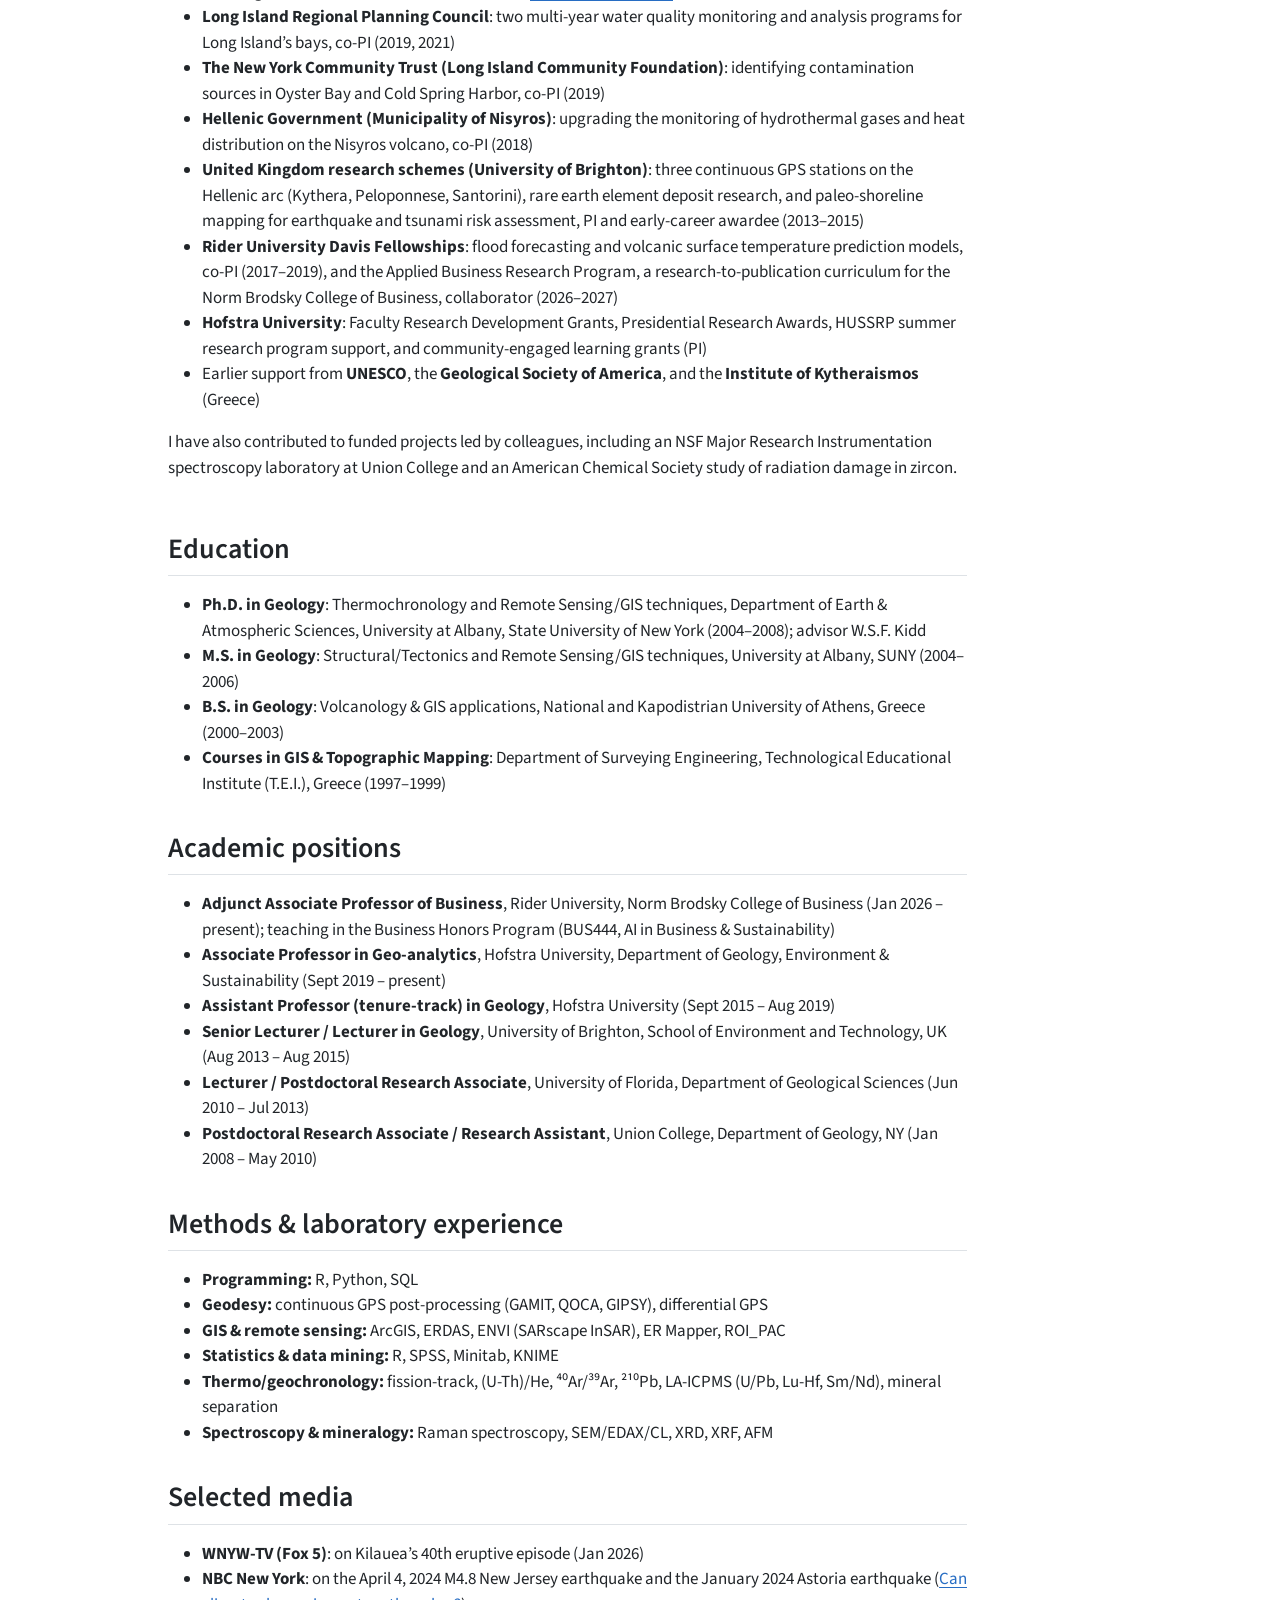
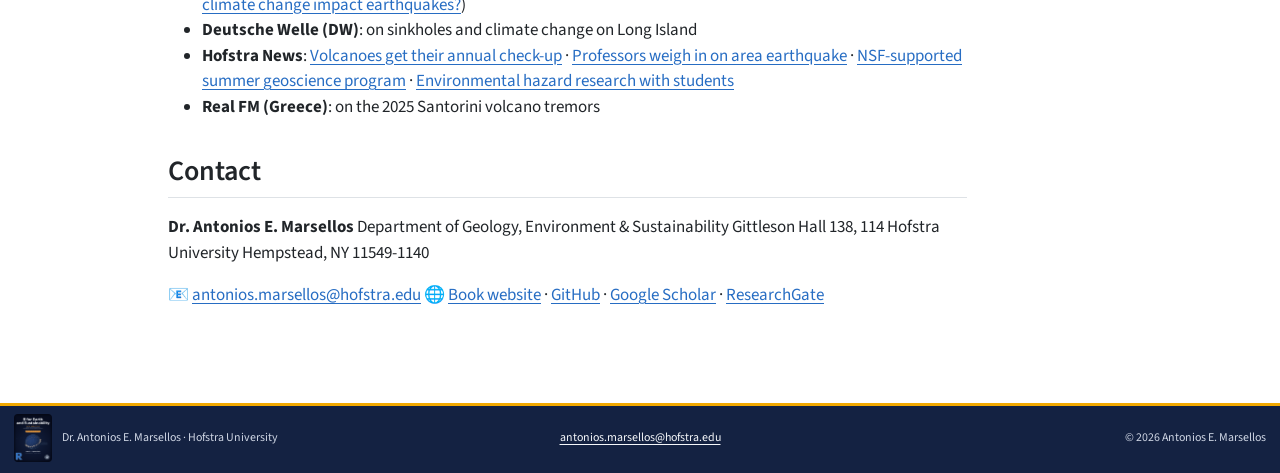
==== commit db218648: "Update site (2026-08-30 18:22)" ====
--- a/about.html
+++ b/about.html
@@ -197,14 +197,14 @@
 <section id="research-funding" class="level2">
 <h2 class="anchored" data-anchor-id="research-funding">Research funding</h2>
 <a href="https://www.nsf.gov" target="_blank" rel="noopener"><img src="assets/nsf-logo.png" alt="National Science Foundation logo" style="float:right;width:110px;max-width:28%;margin:0 0 0.75rem 1rem"></a>
-<p>My research and student programs have been supported by more than 30 funded grants, fellowships, and awards since 2006, as principal investigator or co-principal investigator, from funders in the United States, the United Kingdom, and Greece. Highlights:</p>
+<p>My research and student programs have been supported by more than 30 funded grants, fellowships, and awards since 2006, as principal investigator, co-principal investigator, or collaborator, from funders in the United States, the United Kingdom, and Greece. Highlights:</p>
 <ul>
 <li><strong>National Science Foundation (NSF)</strong>: GEOTeams (IUSE GEOPATHS program), multilevel summer research teams carrying students from high school to graduate level through funded geoscience fieldwork, co-PI (2021–2023, <a href="https://www.nsf.gov/awardsearch/showAward?AWD_ID=1911514">NSF award #1911514</a>)</li>
 <li><strong>Long Island Regional Planning Council</strong>: two multi-year water quality monitoring and analysis programs for Long Island’s bays, co-PI (2019, 2021)</li>
 <li><strong>The New York Community Trust (Long Island Community Foundation)</strong>: identifying contamination sources in Oyster Bay and Cold Spring Harbor, co-PI (2019)</li>
 <li><strong>Hellenic Government (Municipality of Nisyros)</strong>: upgrading the monitoring of hydrothermal gases and heat distribution on the Nisyros volcano, co-PI (2018)</li>
 <li><strong>United Kingdom research schemes (University of Brighton)</strong>: three continuous GPS stations on the Hellenic arc (Kythera, Peloponnese, Santorini), rare earth element deposit research, and paleo-shoreline mapping for earthquake and tsunami risk assessment, PI and early-career awardee (2013–2015)</li>
-<li><strong>Rider University Davis Fellowships</strong>: flood forecasting and volcanic surface temperature prediction models, co-PI (2017–2019)</li>
+<li><strong>Rider University Davis Fellowships</strong>: flood forecasting and volcanic surface temperature prediction models, co-PI (2017–2019), and the Applied Business Research Program, a research-to-publication curriculum for the Norm Brodsky College of Business, collaborator (2026–2027)</li>
 <li><strong>Hofstra University</strong>: Faculty Research Development Grants, Presidential Research Awards, HUSSRP summer research program support, and community-engaged learning grants (PI)</li>
 <li>Earlier support from <strong>UNESCO</strong>, the <strong>Geological Society of America</strong>, and the <strong>Institute of Kytheraismos</strong> (Greece)</li>
 </ul>
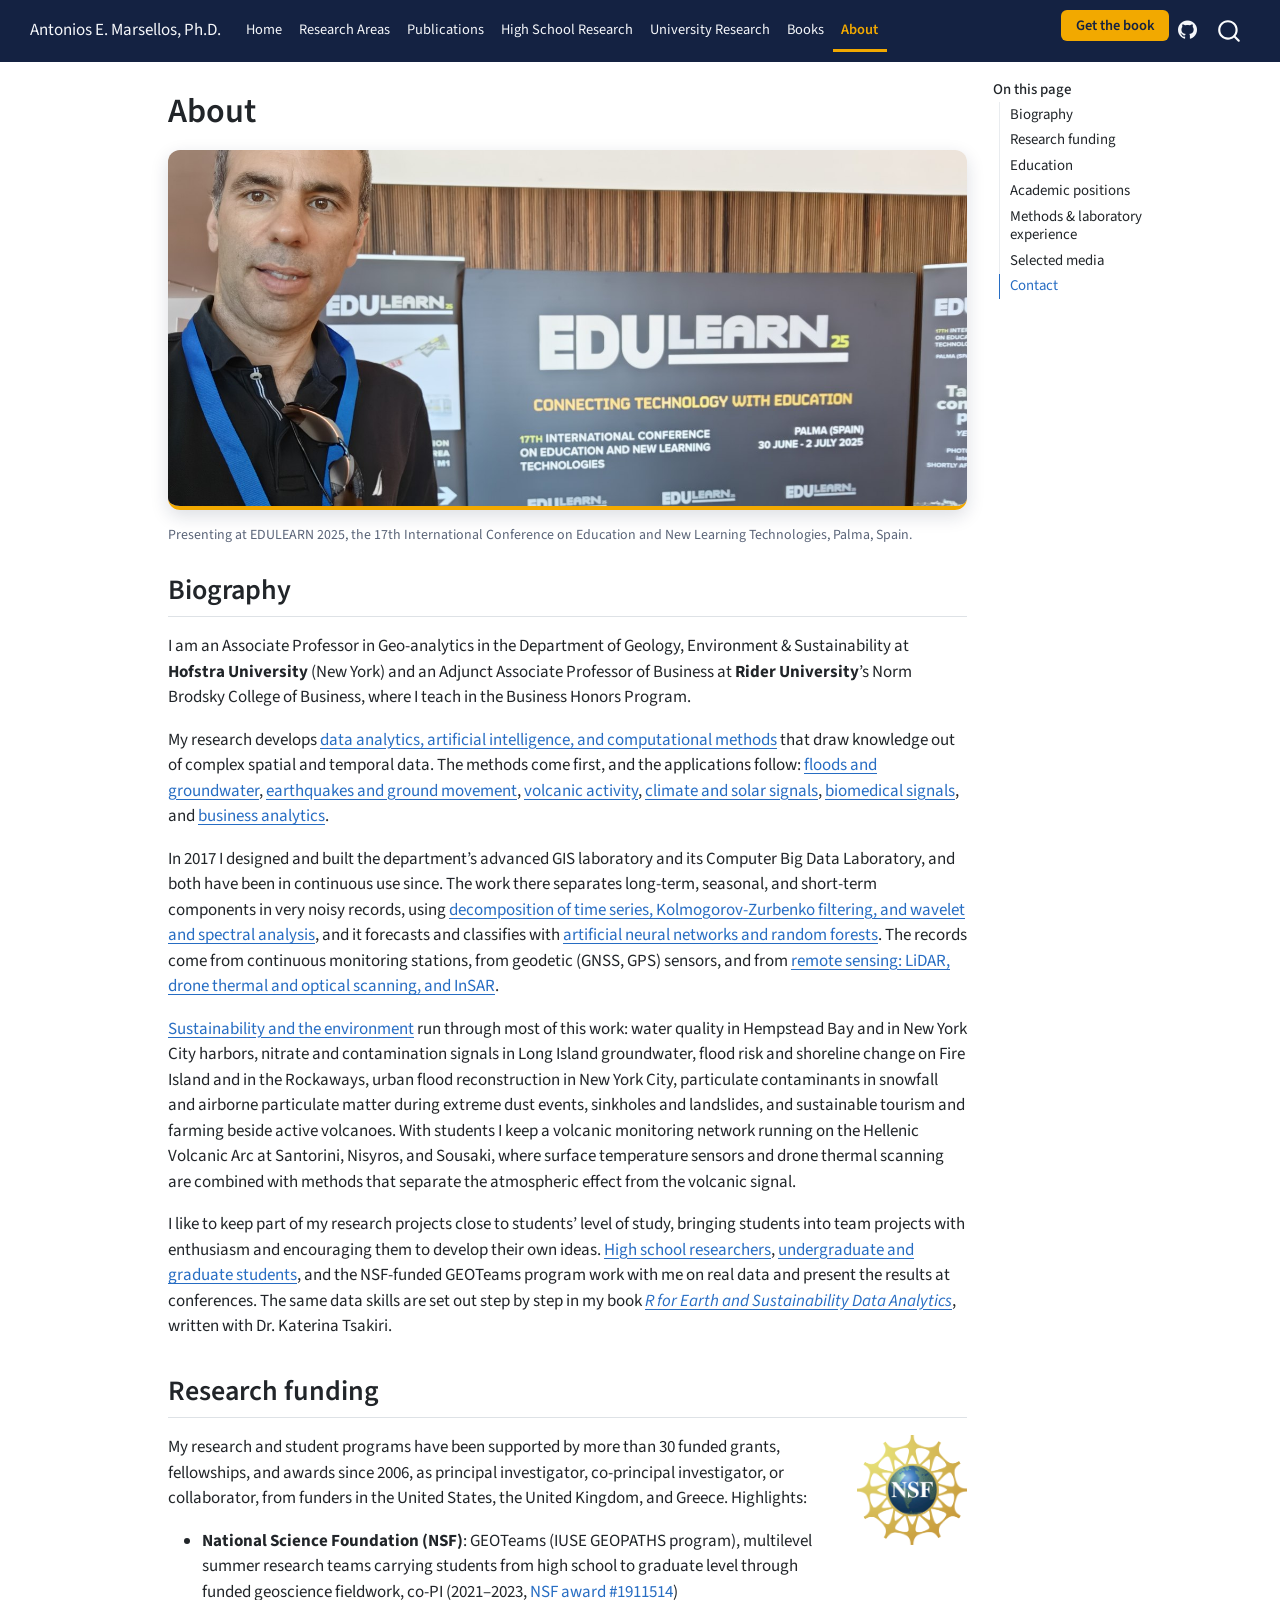
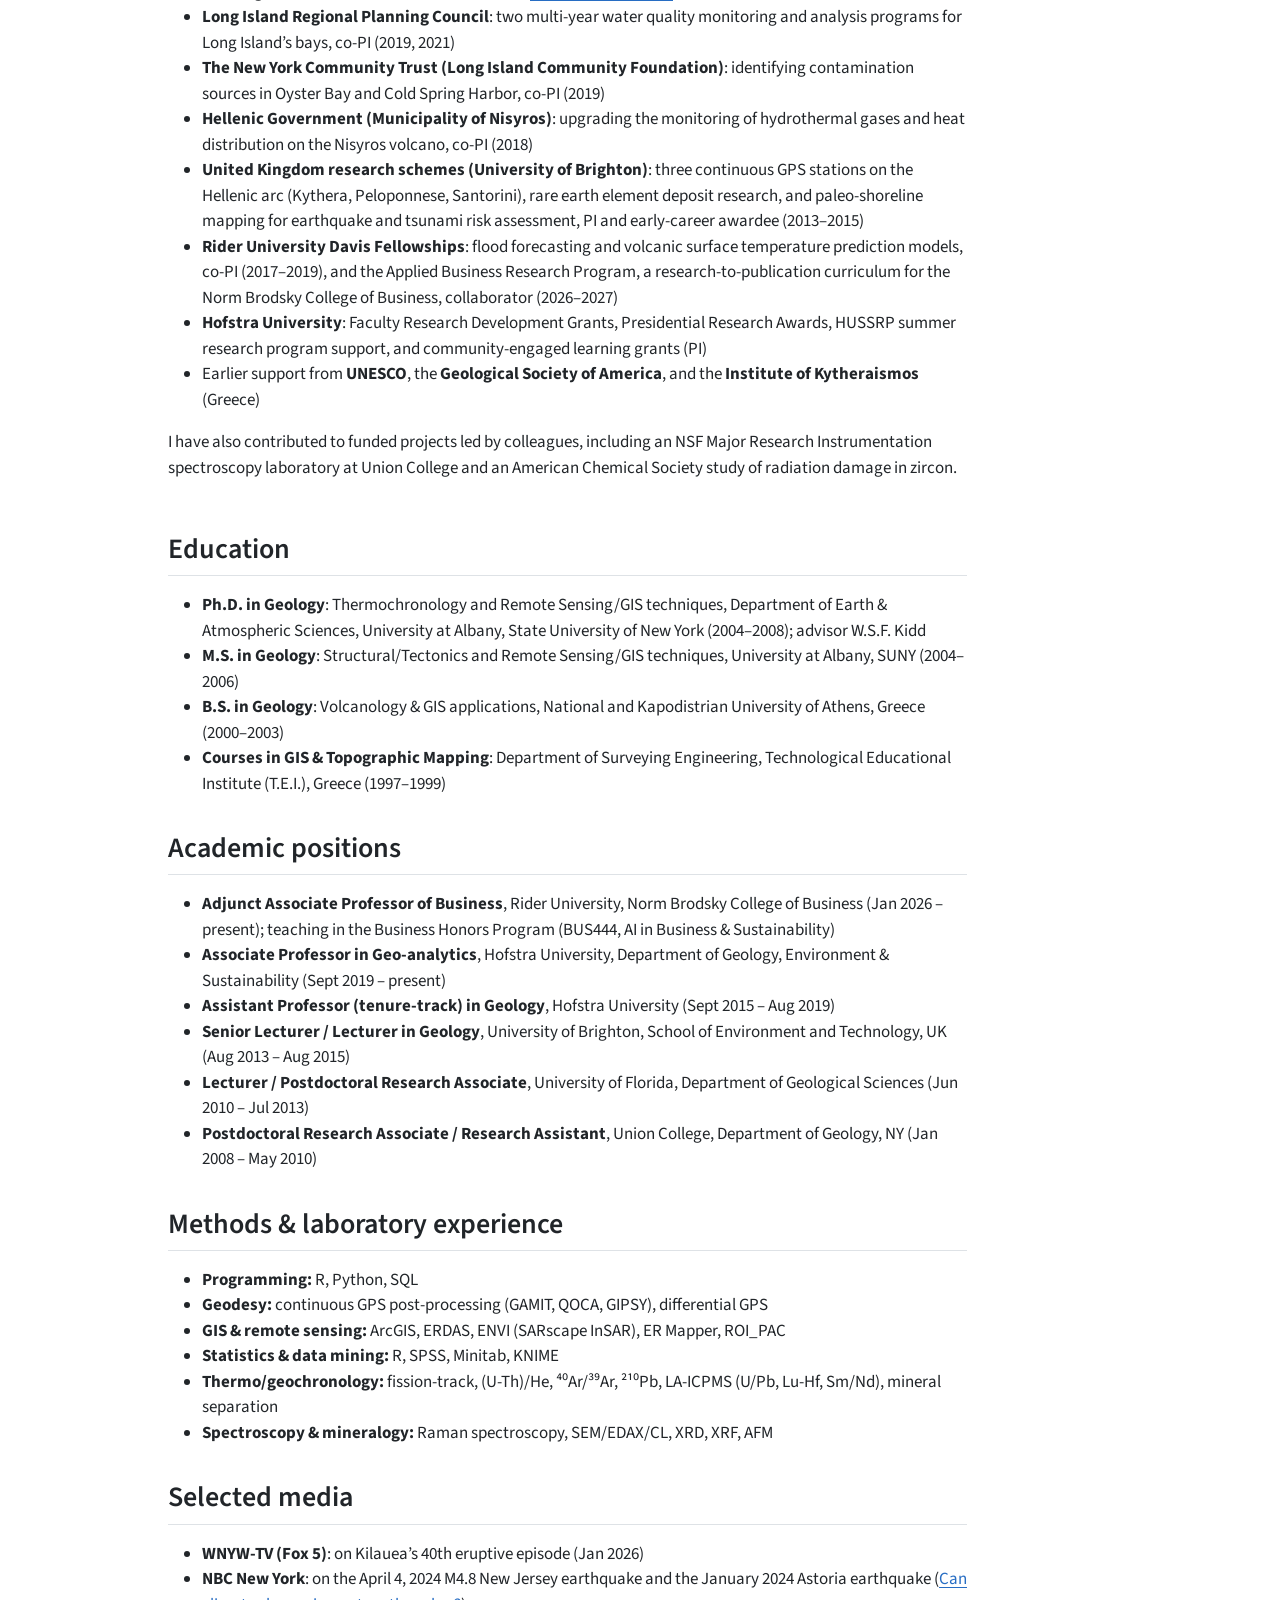
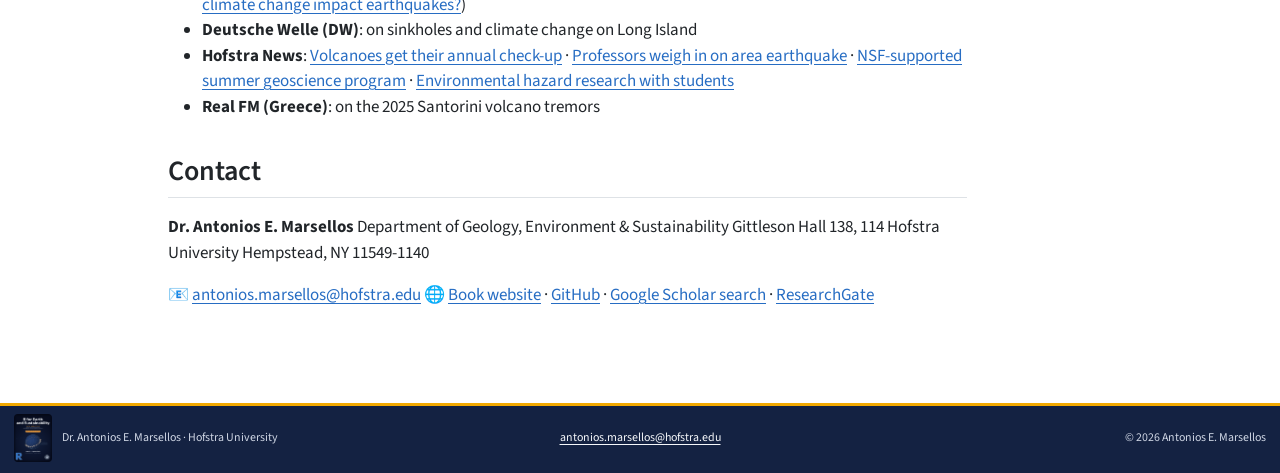
==== commit 43e9a8fe: "Update site (2026-08-31 16:18)" ====
--- a/about.html
+++ b/about.html
@@ -199,7 +199,7 @@
 <a href="https://www.nsf.gov" target="_blank" rel="noopener"><img src="assets/nsf-logo.png" alt="National Science Foundation logo" style="float:right;width:110px;max-width:28%;margin:0 0 0.75rem 1rem"></a>
 <p>My research and student programs have been supported by more than 30 funded grants, fellowships, and awards since 2006, as principal investigator, co-principal investigator, or collaborator, from funders in the United States, the United Kingdom, and Greece. Highlights:</p>
 <ul>
-<li><strong>National Science Foundation (NSF)</strong>: GEOTeams (IUSE GEOPATHS program), multilevel summer research teams carrying students from high school to graduate level through funded geoscience fieldwork, co-PI (2021–2023, <a href="https://www.nsf.gov/awardsearch/showAward?AWD_ID=1911514">NSF award #1911514</a>)</li>
+<li><strong>National Science Foundation (NSF)</strong>: GEOTeams (IUSE GEOPATHS program), multilevel summer research teams carrying students from high school to graduate level through funded geoscience fieldwork, co-PI (2021–2023, <a href="https://www.nsf.gov/awardsearch/show-award/?AWD_ID=1911514">NSF award #1911514</a>)</li>
 <li><strong>Long Island Regional Planning Council</strong>: two multi-year water quality monitoring and analysis programs for Long Island’s bays, co-PI (2019, 2021)</li>
 <li><strong>The New York Community Trust (Long Island Community Foundation)</strong>: identifying contamination sources in Oyster Bay and Cold Spring Harbor, co-PI (2019)</li>
 <li><strong>Hellenic Government (Municipality of Nisyros)</strong>: upgrading the monitoring of hydrothermal gases and heat distribution on the Nisyros volcano, co-PI (2018)</li>
@@ -255,7 +255,7 @@
 <section id="contact" class="level2">
 <h2 class="anchored" data-anchor-id="contact">Contact</h2>
 <p><strong>Dr.&nbsp;Antonios E. Marsellos</strong> Department of Geology, Environment &amp; Sustainability Gittleson Hall 138, 114 Hofstra University Hempstead, NY 11549-1140</p>
-<p>📧 <a href="mailto:antonios.marsellos@hofstra.edu">antonios.marsellos@hofstra.edu</a> 🌐 <a href="https://marsellos.github.io/rgeo/">Book website</a> · <a href="https://github.com/marsellos">GitHub</a> · <a href="https://scholar.google.com/scholar?q=author%3A%22Antonios+Marsellos%22">Google Scholar</a> · <a href="https://www.researchgate.net/profile/Antonios-Marsellos">ResearchGate</a></p>
+<p>📧 <a href="mailto:antonios.marsellos@hofstra.edu">antonios.marsellos@hofstra.edu</a> 🌐 <a href="https://marsellos.github.io/rgeo/">Book website</a> · <a href="https://github.com/marsellos">GitHub</a> · <a href="https://scholar.google.com/scholar?q=author%3A%22Antonios+Marsellos%22">Google Scholar search</a> · <a href="https://www.researchgate.net/profile/Antonios-Marsellos">ResearchGate</a></p>
 
 
 </section>
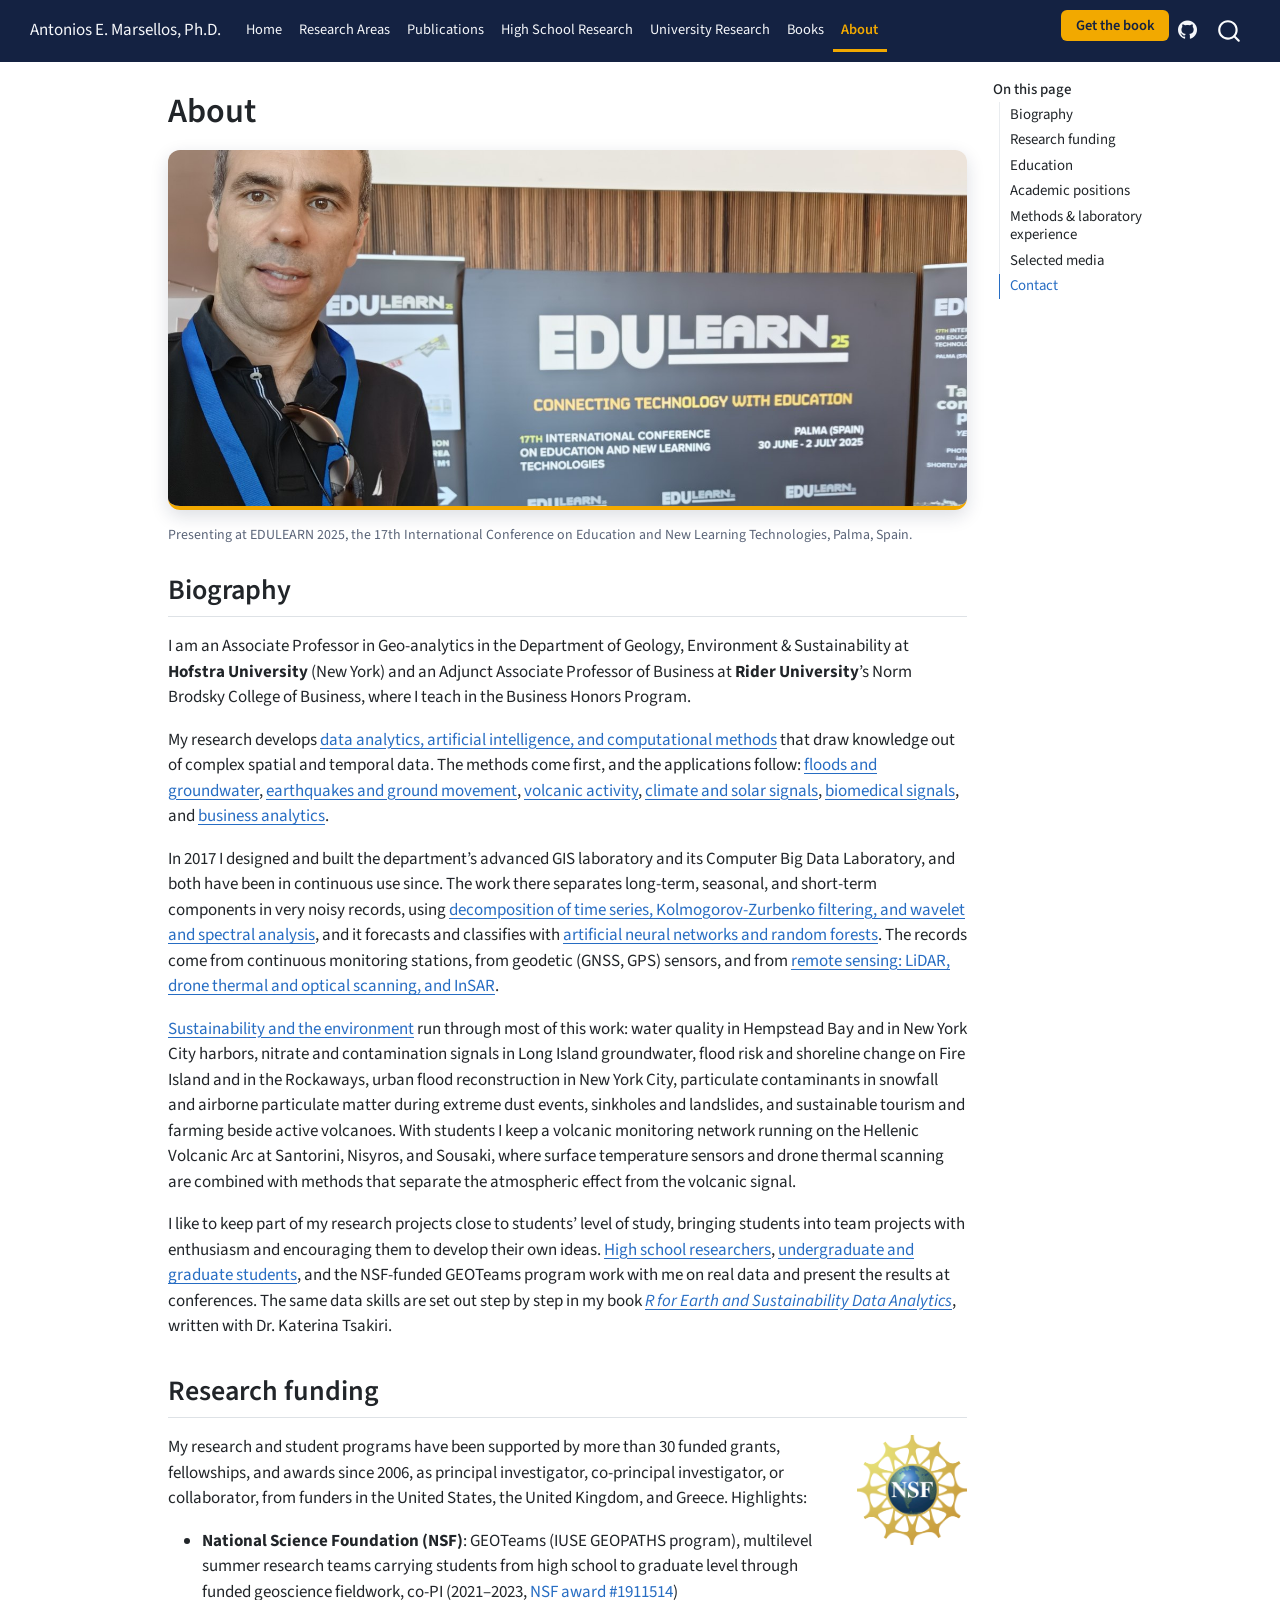
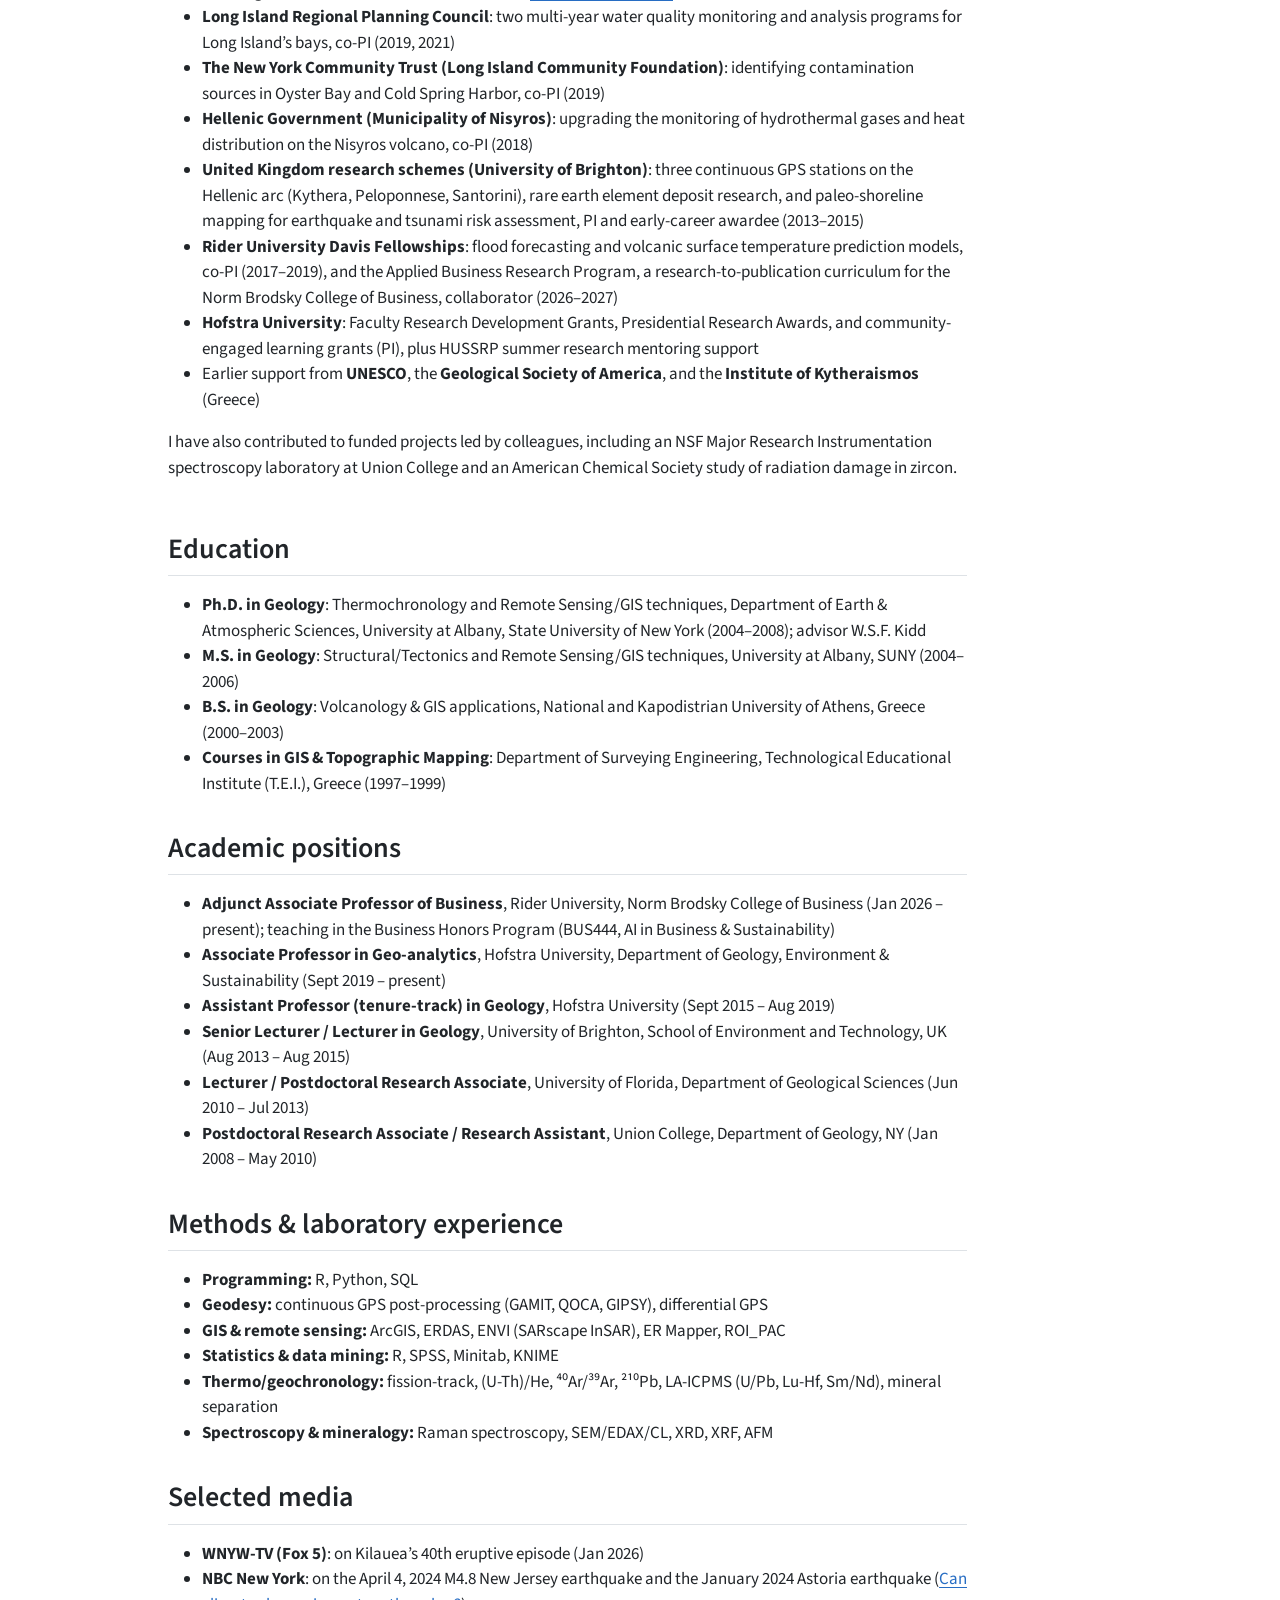
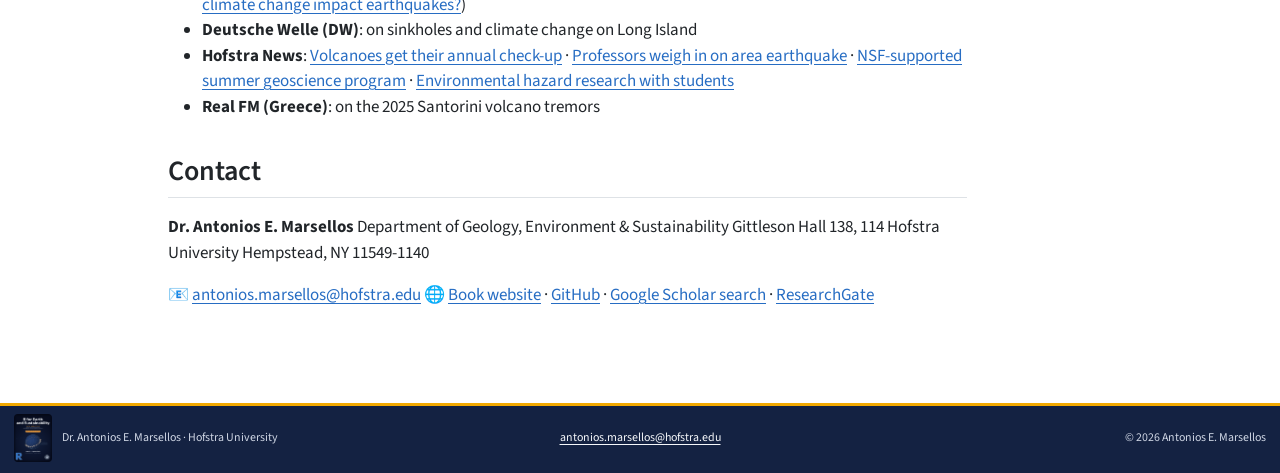
==== commit b5a42471: "Update site (2026-09-01 14:13)" ====
--- a/about.html
+++ b/about.html
@@ -205,7 +205,7 @@
 <li><strong>Hellenic Government (Municipality of Nisyros)</strong>: upgrading the monitoring of hydrothermal gases and heat distribution on the Nisyros volcano, co-PI (2018)</li>
 <li><strong>United Kingdom research schemes (University of Brighton)</strong>: three continuous GPS stations on the Hellenic arc (Kythera, Peloponnese, Santorini), rare earth element deposit research, and paleo-shoreline mapping for earthquake and tsunami risk assessment, PI and early-career awardee (2013–2015)</li>
 <li><strong>Rider University Davis Fellowships</strong>: flood forecasting and volcanic surface temperature prediction models, co-PI (2017–2019), and the Applied Business Research Program, a research-to-publication curriculum for the Norm Brodsky College of Business, collaborator (2026–2027)</li>
-<li><strong>Hofstra University</strong>: Faculty Research Development Grants, Presidential Research Awards, HUSSRP summer research program support, and community-engaged learning grants (PI)</li>
+<li><strong>Hofstra University</strong>: Faculty Research Development Grants, Presidential Research Awards, and community-engaged learning grants (PI), plus HUSSRP summer research mentoring support</li>
 <li>Earlier support from <strong>UNESCO</strong>, the <strong>Geological Society of America</strong>, and the <strong>Institute of Kytheraismos</strong> (Greece)</li>
 </ul>
 <p>I have also contributed to funded projects led by colleagues, including an NSF Major Research Instrumentation spectroscopy laboratory at Union College and an American Chemical Society study of radiation damage in zircon.</p>
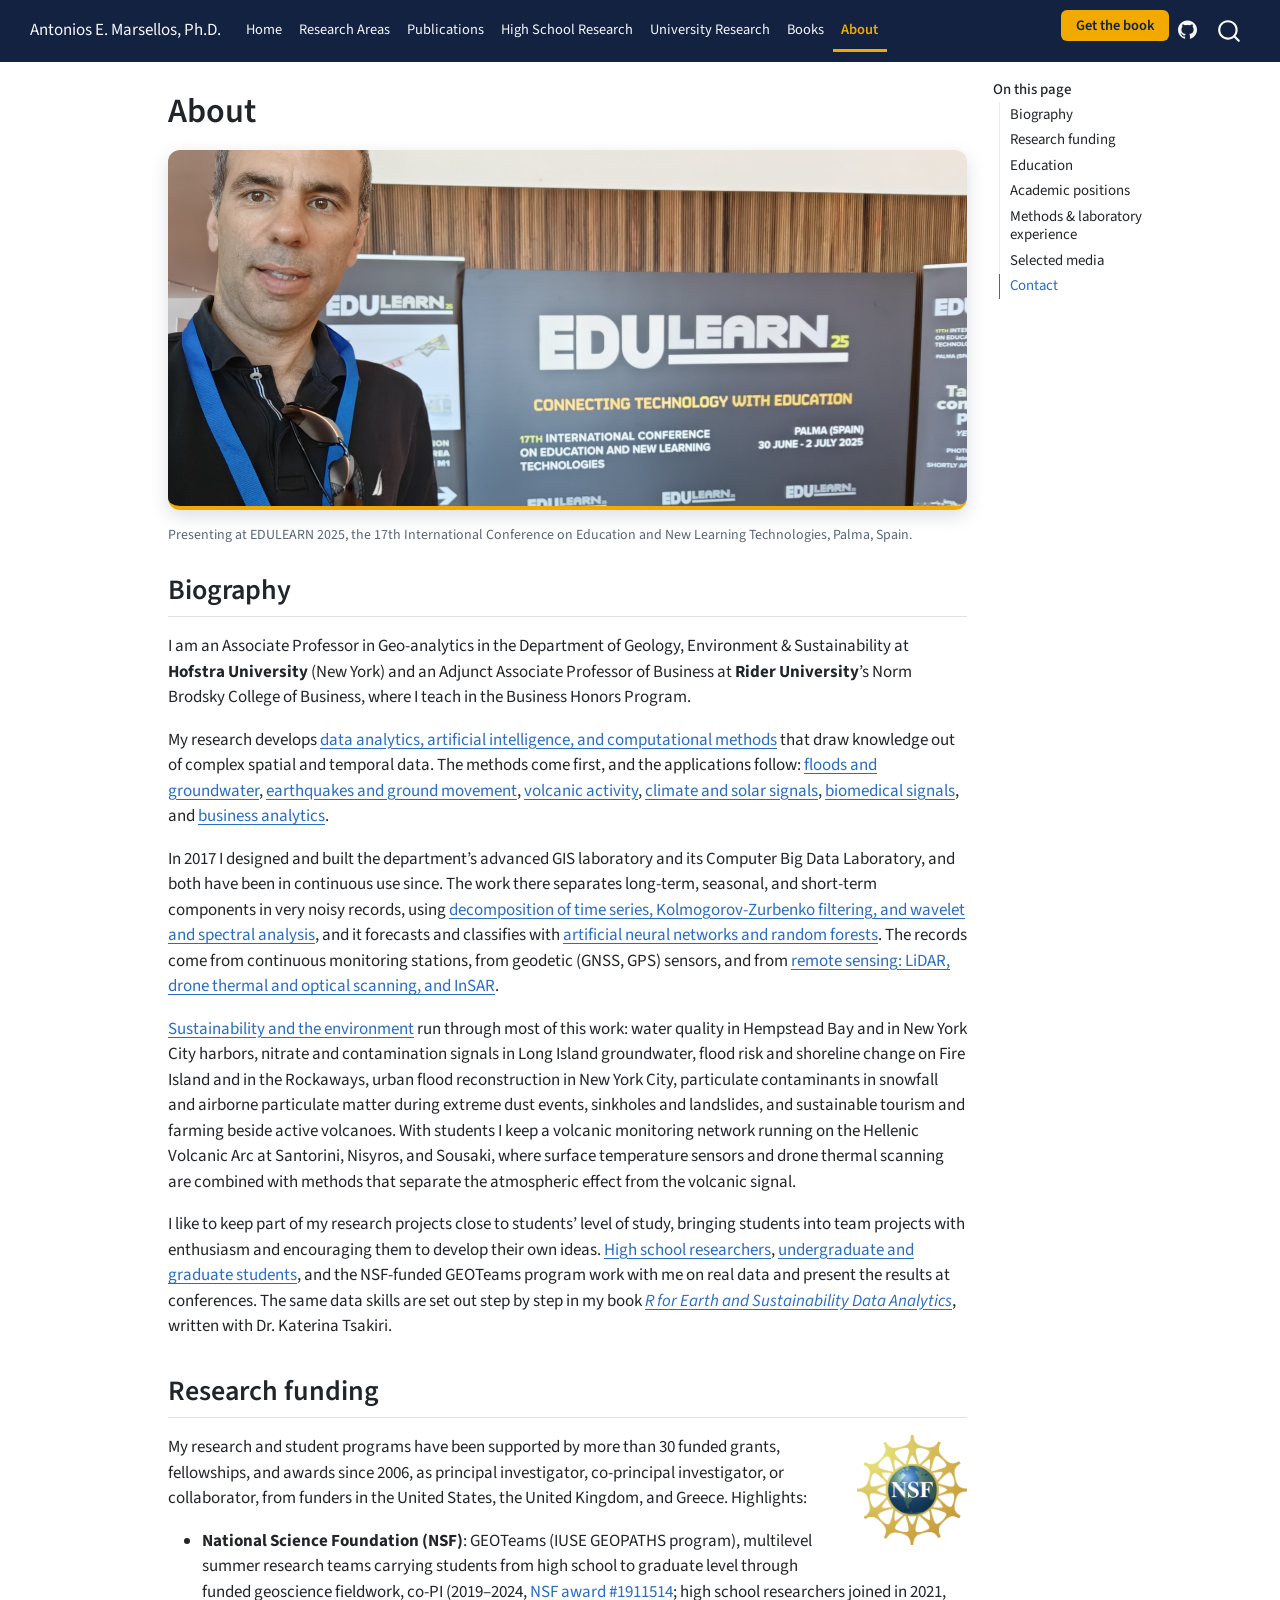
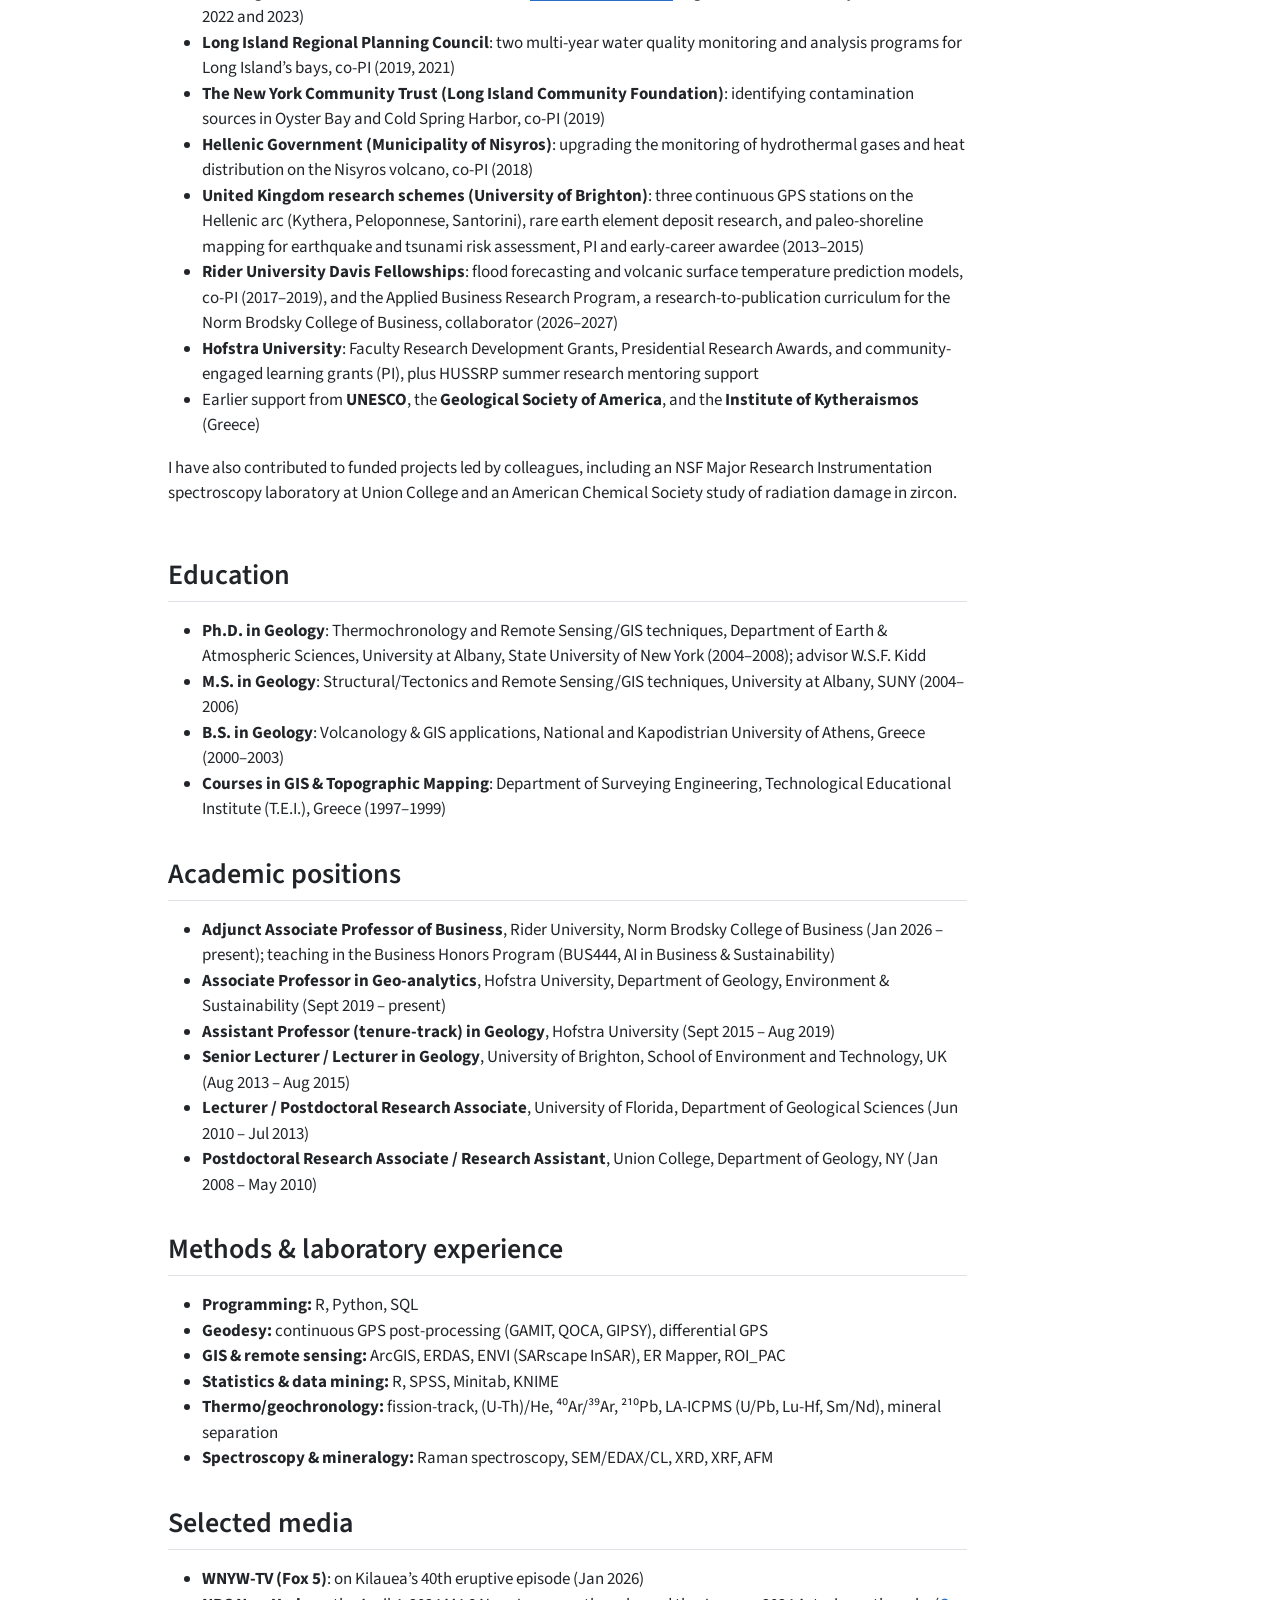
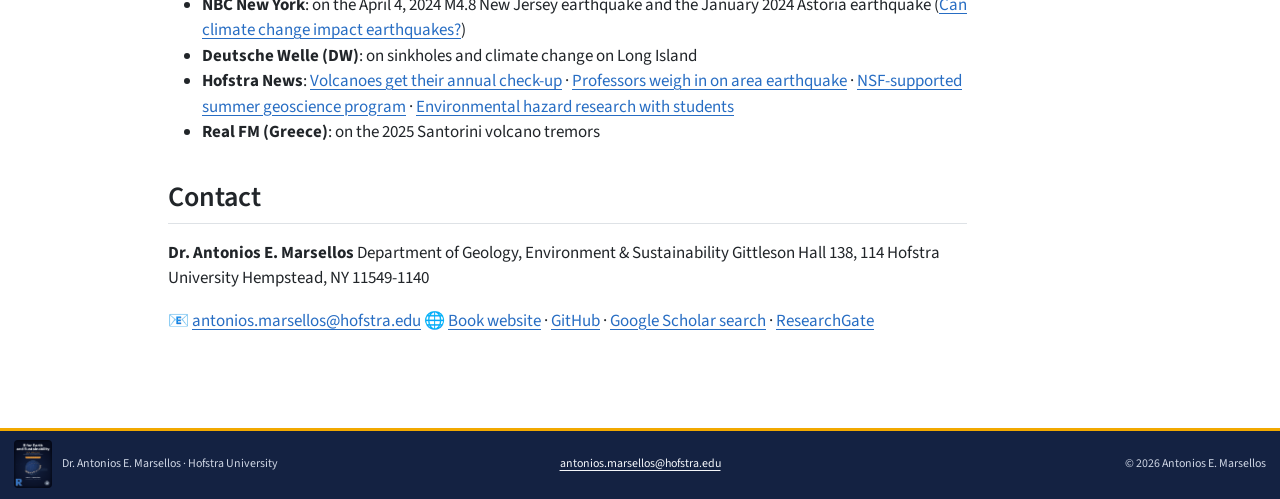
==== commit fe24e8ea: "Update site (2026-09-01 14:17)" ====
--- a/about.html
+++ b/about.html
@@ -199,7 +199,7 @@
 <a href="https://www.nsf.gov" target="_blank" rel="noopener"><img src="assets/nsf-logo.png" alt="National Science Foundation logo" style="float:right;width:110px;max-width:28%;margin:0 0 0.75rem 1rem"></a>
 <p>My research and student programs have been supported by more than 30 funded grants, fellowships, and awards since 2006, as principal investigator, co-principal investigator, or collaborator, from funders in the United States, the United Kingdom, and Greece. Highlights:</p>
 <ul>
-<li><strong>National Science Foundation (NSF)</strong>: GEOTeams (IUSE GEOPATHS program), multilevel summer research teams carrying students from high school to graduate level through funded geoscience fieldwork, co-PI (2021–2023, <a href="https://www.nsf.gov/awardsearch/show-award/?AWD_ID=1911514">NSF award #1911514</a>)</li>
+<li><strong>National Science Foundation (NSF)</strong>: GEOTeams (IUSE GEOPATHS program), multilevel summer research teams carrying students from high school to graduate level through funded geoscience fieldwork, co-PI (2019–2024, <a href="https://www.nsf.gov/awardsearch/show-award/?AWD_ID=1911514">NSF award #1911514</a>; high school researchers joined in 2021, 2022 and 2023)</li>
 <li><strong>Long Island Regional Planning Council</strong>: two multi-year water quality monitoring and analysis programs for Long Island’s bays, co-PI (2019, 2021)</li>
 <li><strong>The New York Community Trust (Long Island Community Foundation)</strong>: identifying contamination sources in Oyster Bay and Cold Spring Harbor, co-PI (2019)</li>
 <li><strong>Hellenic Government (Municipality of Nisyros)</strong>: upgrading the monitoring of hydrothermal gases and heat distribution on the Nisyros volcano, co-PI (2018)</li>
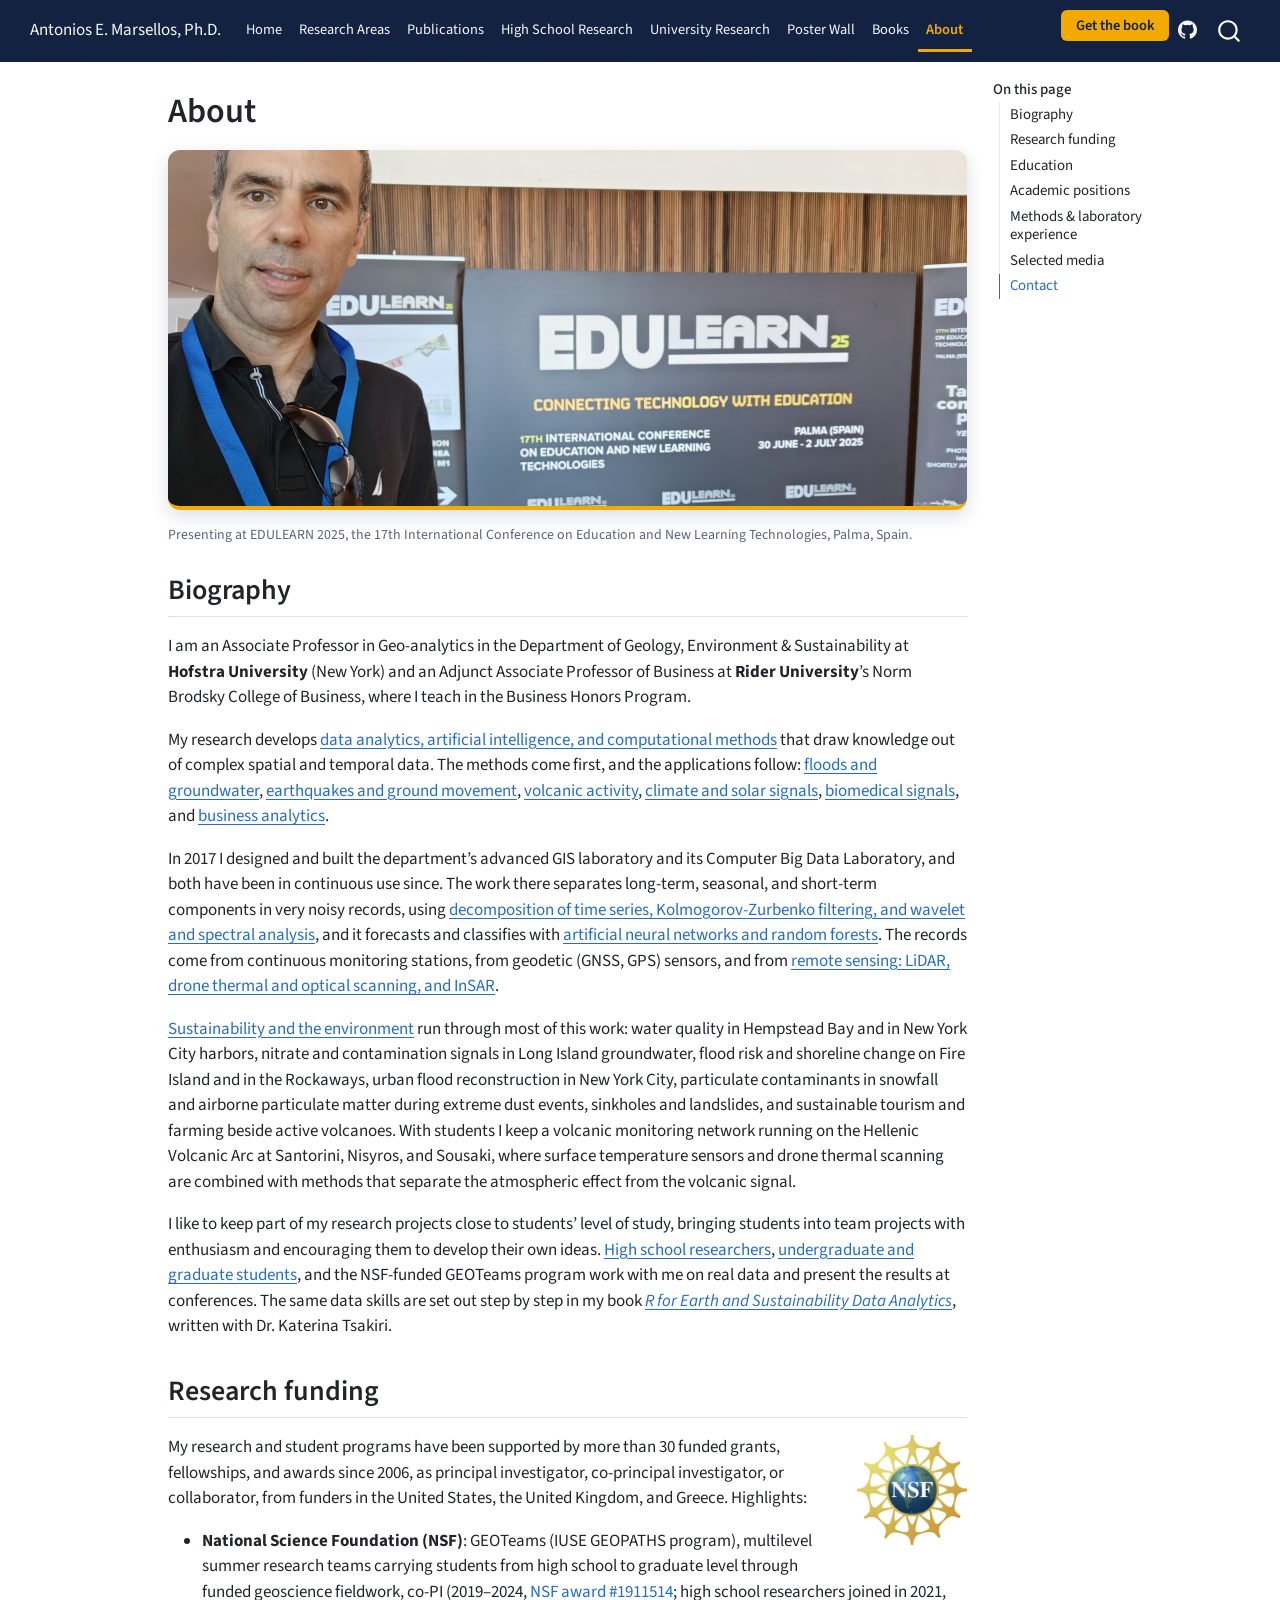
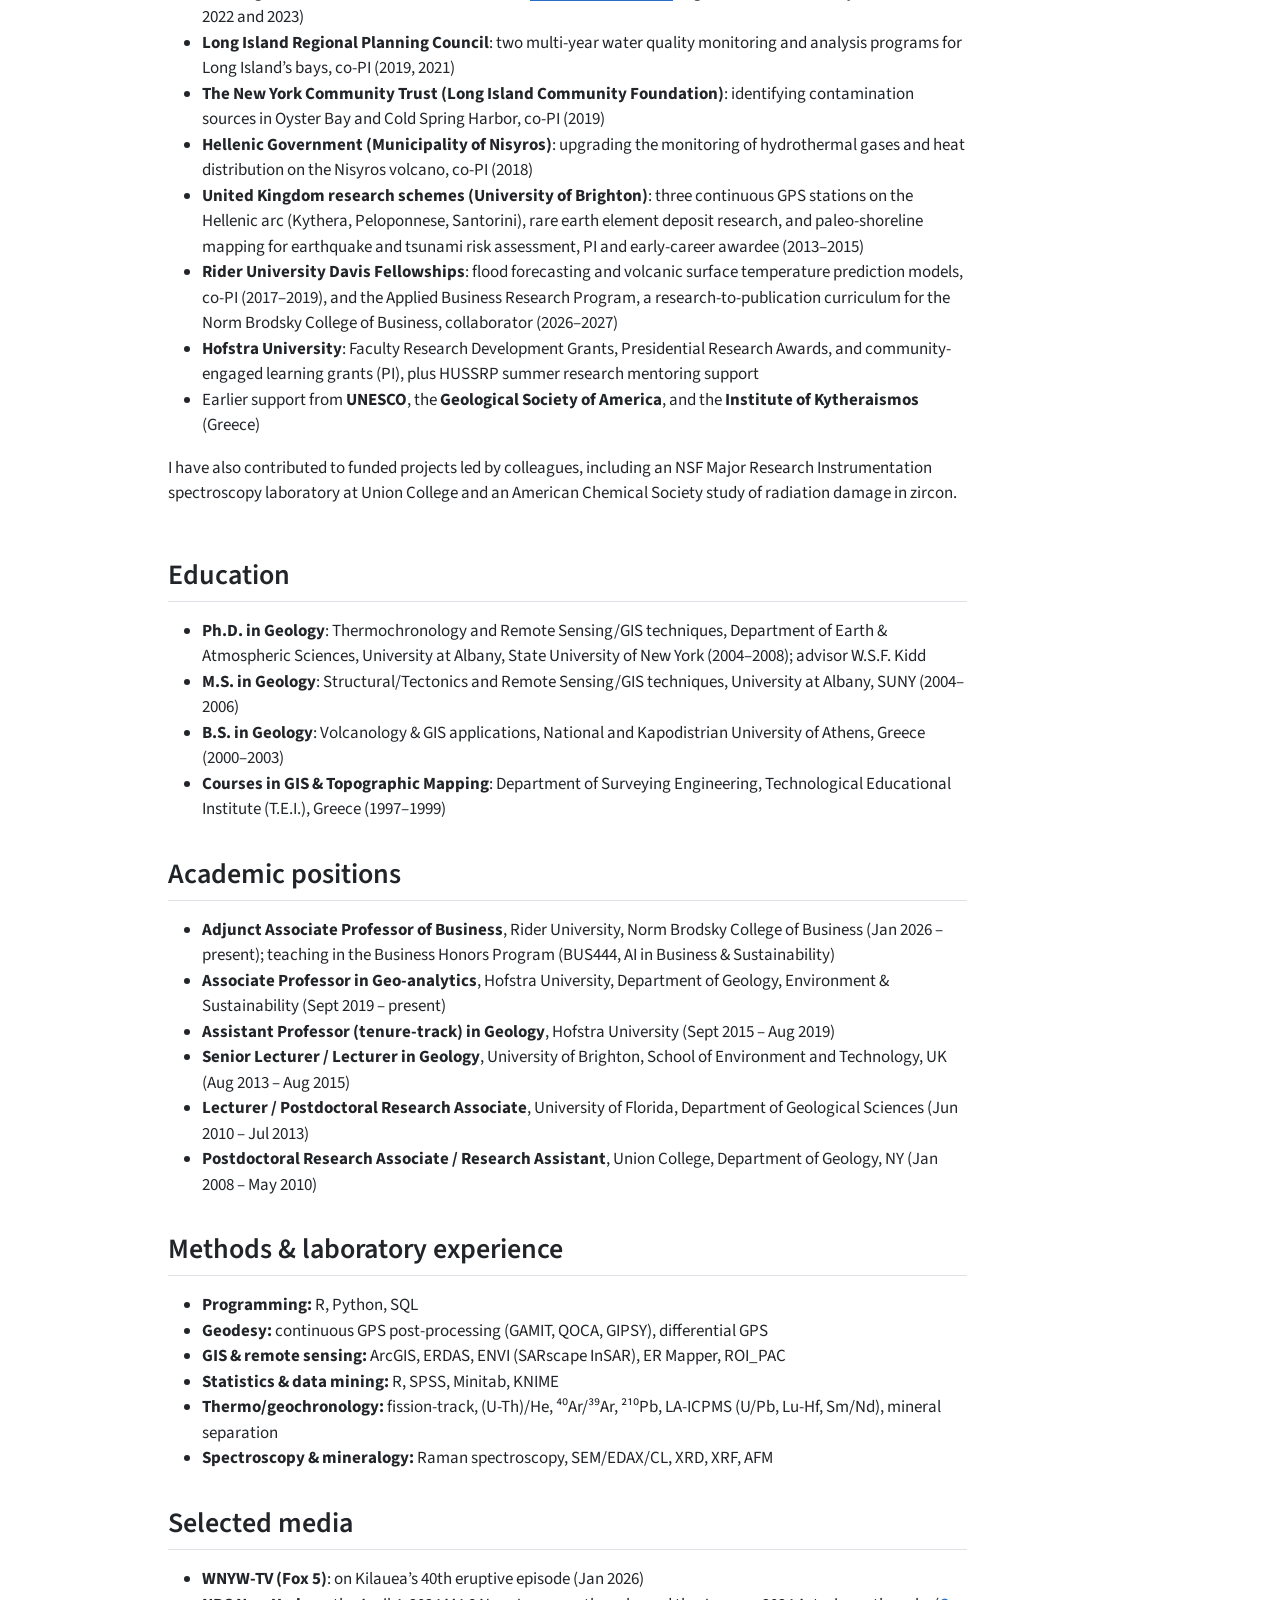
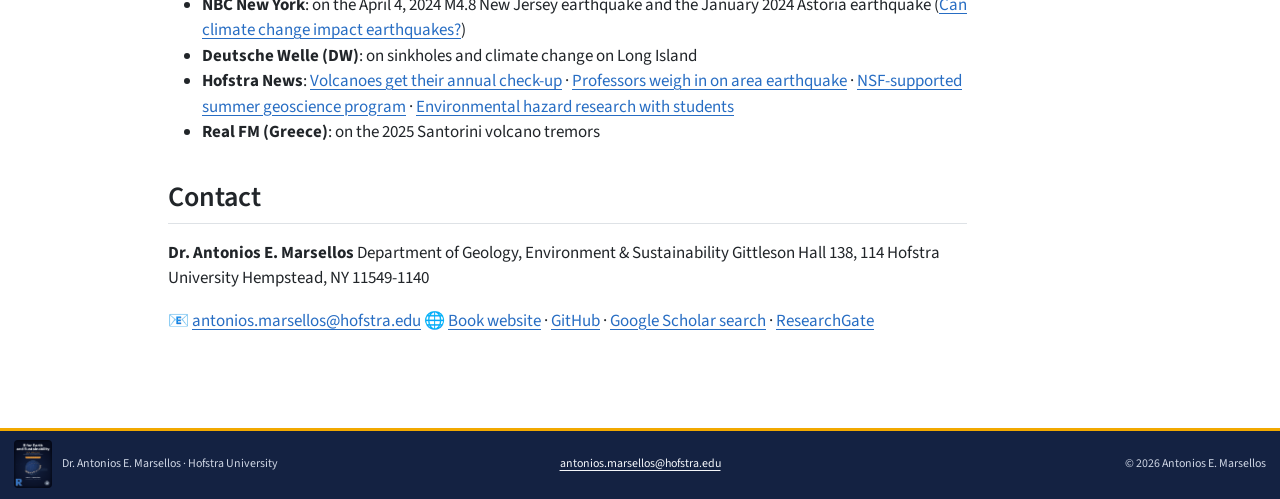
==== commit 9969c0f0: "Update site (2026-09-19 13:09)" ====
--- a/about.html
+++ b/about.html
@@ -113,6 +113,10 @@
   <li class="nav-item">
     <a class="nav-link" href="./research-university.html"> 
 <span class="menu-text">University Research</span></a>
+  </li>  
+  <li class="nav-item">
+    <a class="nav-link" href="./wall.html"> 
+<span class="menu-text">Poster Wall</span></a>
   </li>  
   <li class="nav-item">
     <a class="nav-link" href="./book.html"> 
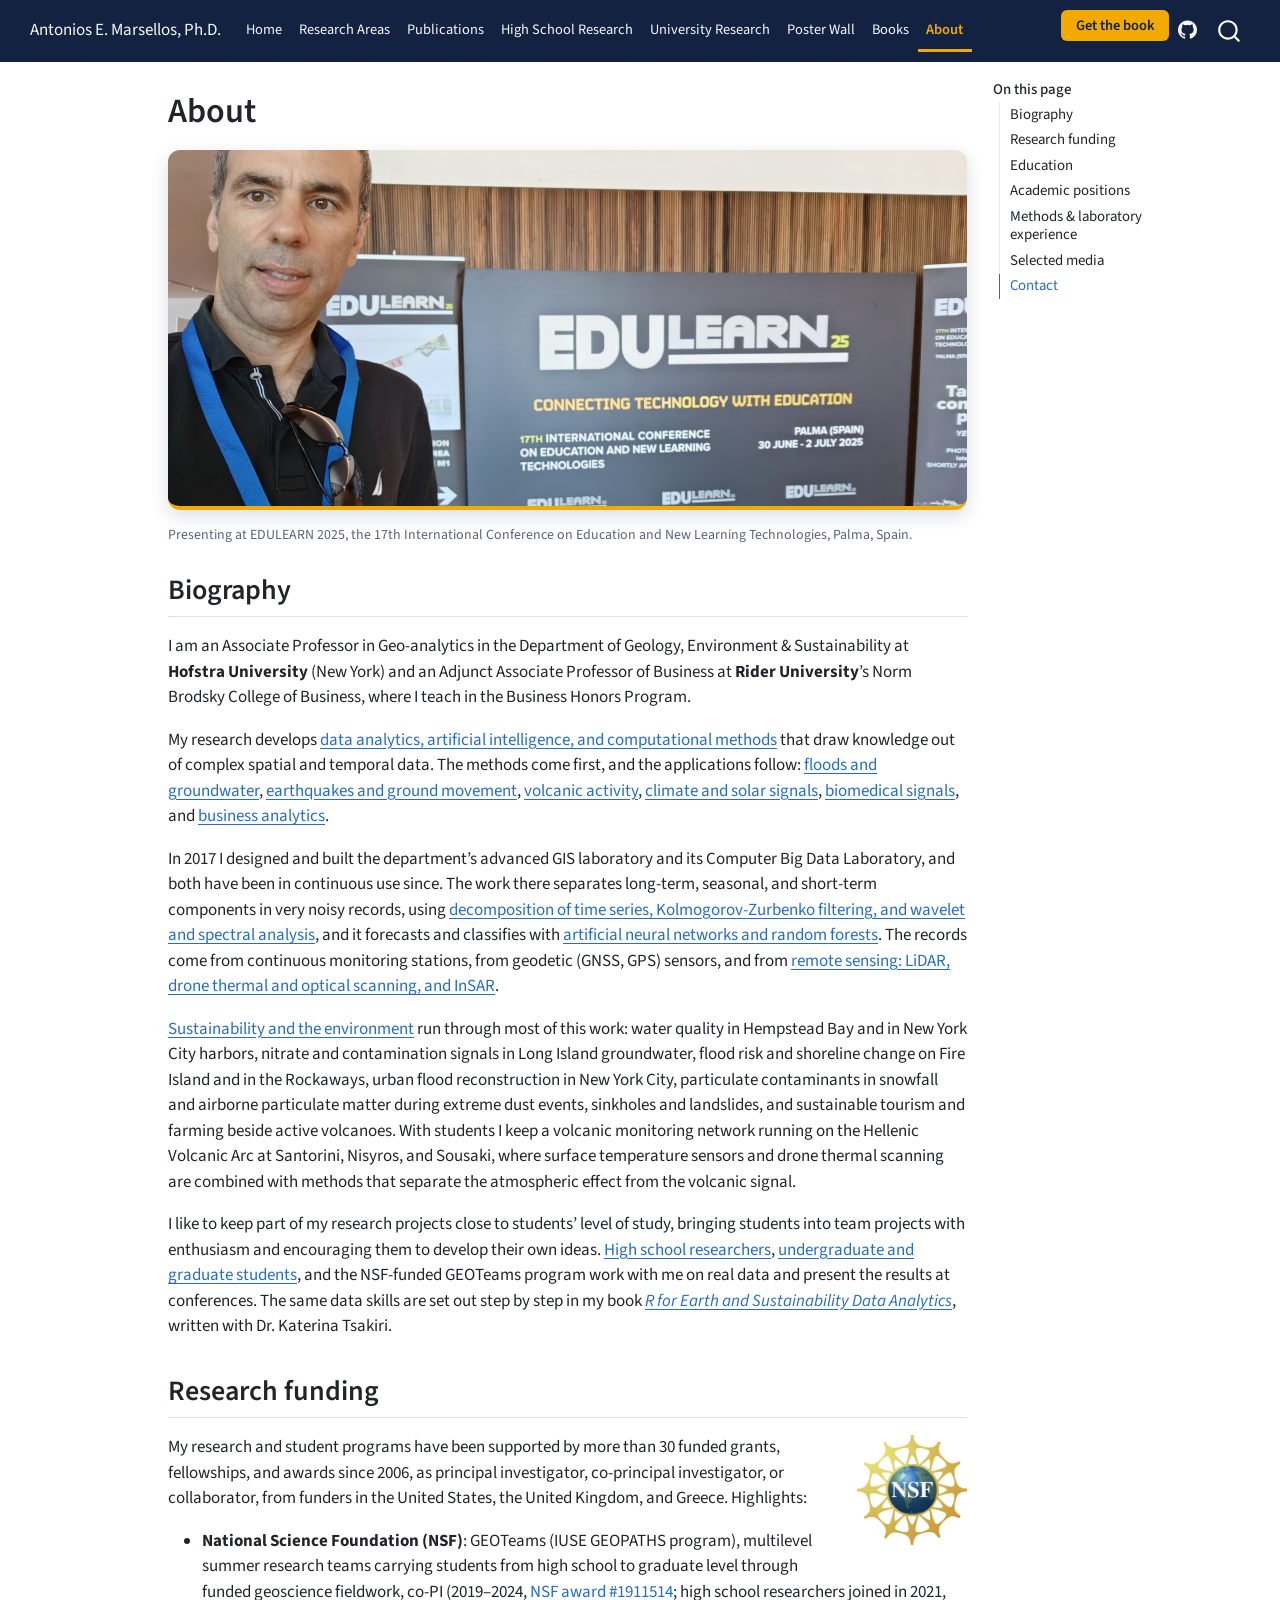
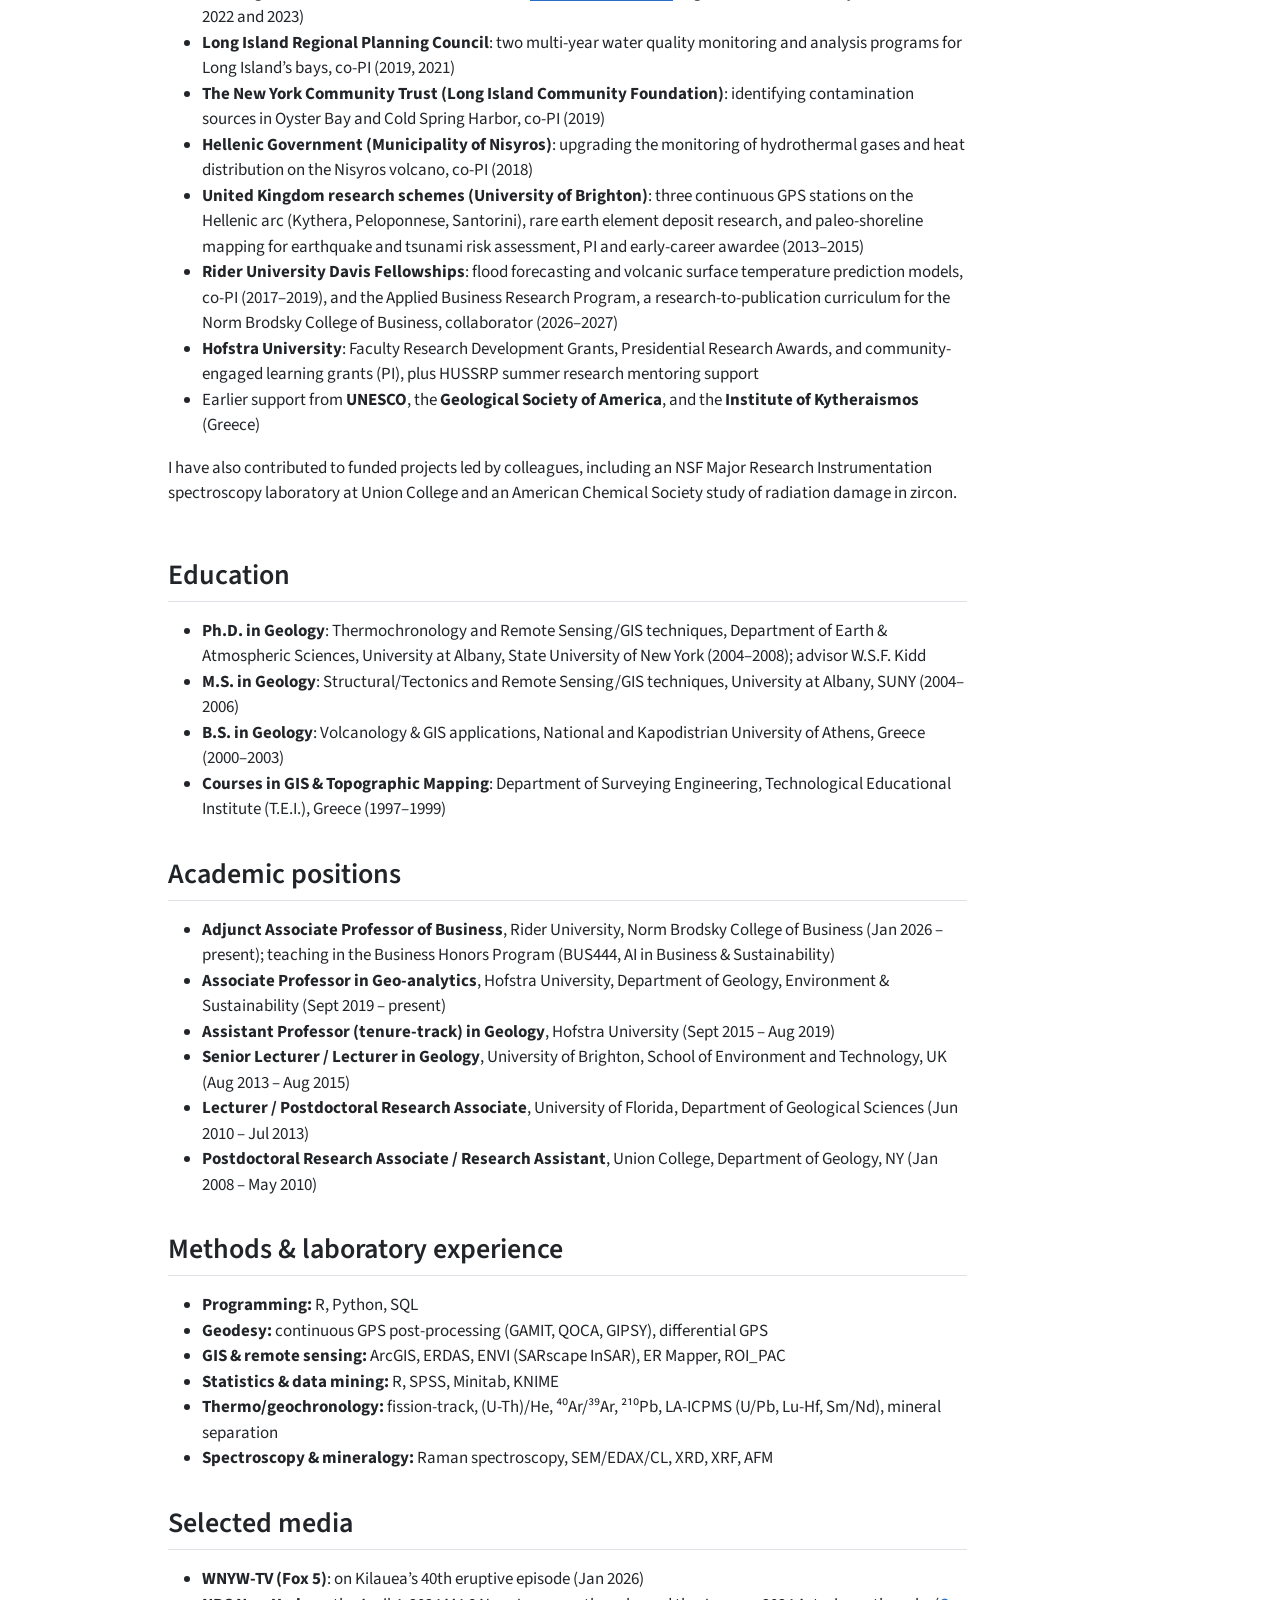
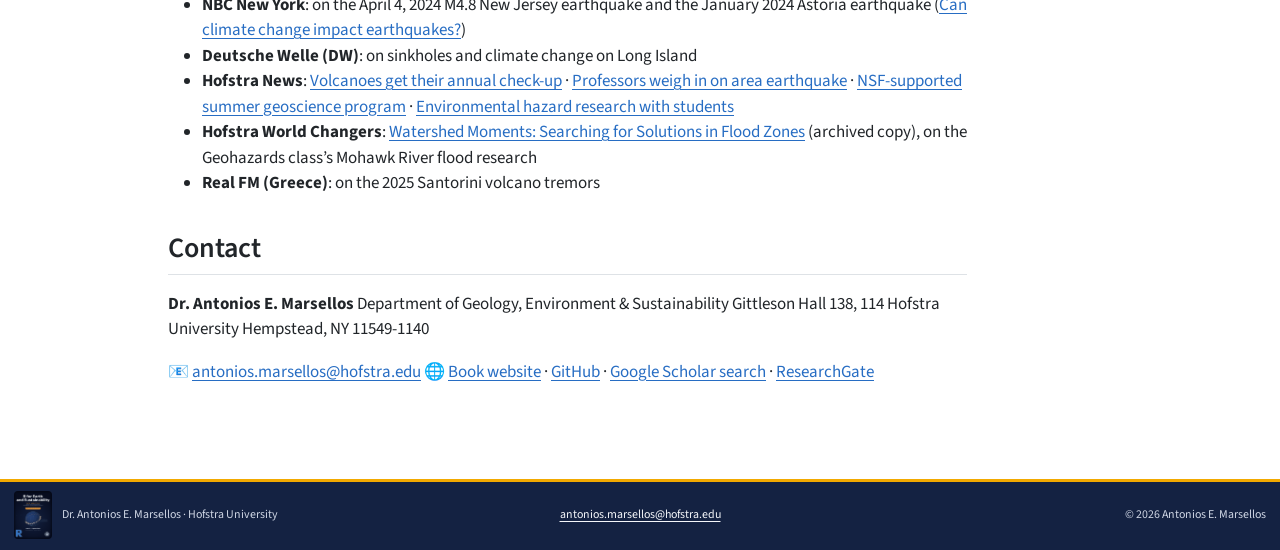
==== commit 19c7cd2f: "Add archived Hofstra World Changers story (Watershed Moments) to Selected media Co-Authored-By: Clau" ====
--- a/about.html
+++ b/about.html
@@ -253,6 +253,7 @@
 <li><strong>NBC New York</strong>: on the April 4, 2024 M4.8 New Jersey earthquake and the January 2024 Astoria earthquake (<a href="https://www.nbcnewyork.com/weather/weather-stories/can-climate-change-impact-earthquakes-heres-what-experts-say/5010997/">Can climate change impact earthquakes?</a>)</li>
 <li><strong>Deutsche Welle (DW)</strong>: on sinkholes and climate change on Long Island</li>
 <li><strong>Hofstra News</strong>: <a href="https://news.hofstra.edu/2019/12/05/volcanos-get-their-annual-checkup/">Volcanoes get their annual check-up</a> · <a href="https://news.hofstra.edu/2024/04/05/professors-weigh-in-on-area-earthquake/">Professors weigh in on area earthquake</a> · <a href="https://news.hofstra.edu/2025/06/30/newly-published-paper-chronicles-success-of-nsf-supported-summer-geoscience-program/">NSF-supported summer geoscience program</a> · <a href="https://news.hofstra.edu/2025/07/23/marsellos-and-hofstra-students-present-environmental-hazard-research/">Environmental hazard research with students</a></li>
+<li><strong>Hofstra World Changers</strong>: <a href="https://web.archive.org/web/20181230104045/https://www.hofstra.edu/worldchangers/geology.html">Watershed Moments: Searching for Solutions in Flood Zones</a> (archived copy), on the Geohazards class’s Mohawk River flood research</li>
 <li><strong>Real FM (Greece)</strong>: on the 2025 Santorini volcano tremors</li>
 </ul>
 </section>
